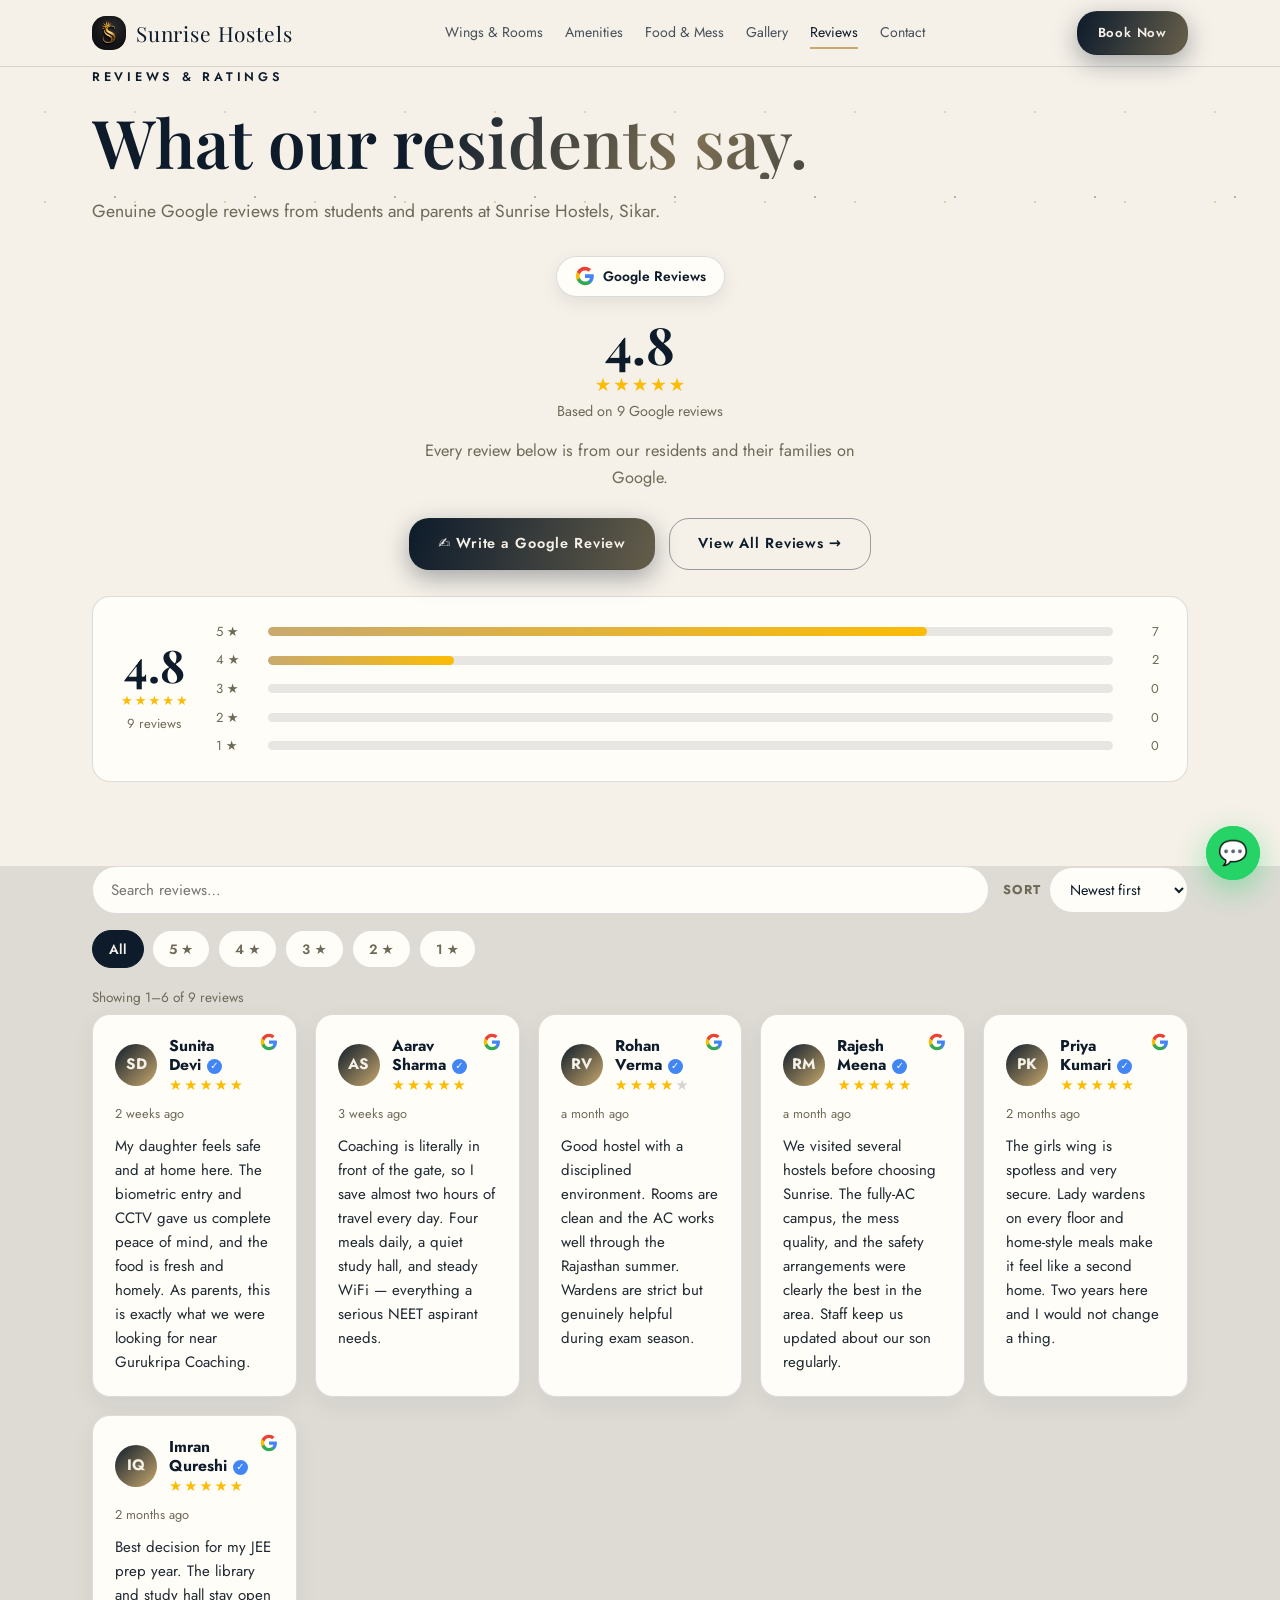
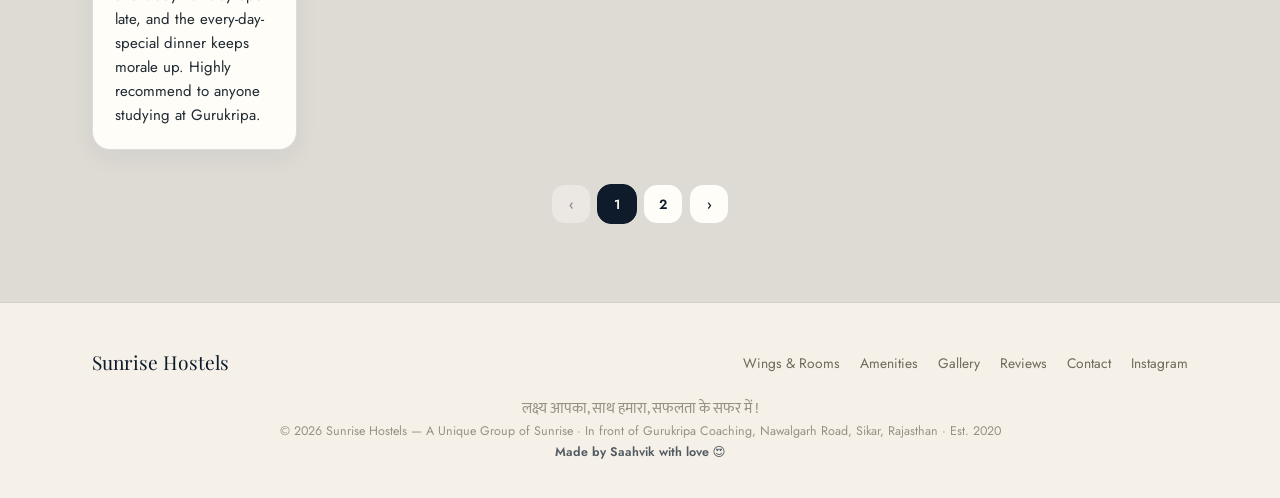
==== reviews.html @ 2a2e4562 "feat: initialize project structure with gallery, assets, and Google reviews integration" ====
<!DOCTYPE html>
<html lang="en">
<head>
  <meta charset="UTF-8" />
  <meta name="viewport" content="width=device-width, initial-scale=1.0" />
  <title>Reviews &amp; Ratings · Sunrise Hostels, Sikar</title>
  <meta name="description" content="Read every Google review for Sunrise Hostels, Sikar — boys & girls hostel in front of Gurukripa Coaching. Search, sort and filter genuine reviews from our residents." />
  <meta property="og:title" content="Reviews & Ratings · Sunrise Hostels, Sikar" />
  <meta property="og:description" content="Genuine Google reviews from Sunrise Hostels residents and their families." />
  <meta property="og:image" content="images/sunrise logo/sUNRISE.webp" />
  <link rel="preconnect" href="https://fonts.googleapis.com" />
  <link rel="preconnect" href="https://fonts.gstatic.com" crossorigin />
  <link rel="preload" as="style" href="https://fonts.googleapis.com/css2?family=Playfair+Display:ital,wght@0,500;0,600;0,700;1,500&family=Jost:wght@400;500;600;700&family=Mukta:wght@500;600;700&display=swap" />
  <link href="https://fonts.googleapis.com/css2?family=Playfair+Display:ital,wght@0,500;0,600;0,700;1,500&family=Jost:wght@400;500;600;700&family=Mukta:wght@500;600;700&display=swap" rel="stylesheet" media="print" onload="this.media='all'" />
  <noscript><link href="https://fonts.googleapis.com/css2?family=Playfair+Display:ital,wght@0,500;0,600;0,700;1,500&family=Jost:wght@400;500;600;700&family=Mukta:wght@500;600;700&display=swap" rel="stylesheet" /></noscript>
  <link rel="icon" href="favicon.ico" sizes="any" />
  <link rel="shortcut icon" href="favicon.ico" />
  <link rel="icon" type="image/png" sizes="96x96" href="favicon-96x96.png" />
  <link rel="apple-touch-icon" sizes="180x180" href="apple-touch-icon.png" />
  <link rel="manifest" href="site.webmanifest" />
  <meta name="theme-color" content="#0d1b2a" />
  <link rel="stylesheet" href="assets/css/style.css" />
  <link rel="stylesheet" href="assets/css/google-reviews.css" />
</head>
<body class="rv-page" data-theme-aware="true">

  <!-- ======================= Nav ======================= -->
  <nav class="d-nav">
    <div class="d-wrap d-nav__in">
      <a href="index.html#top" class="d-nav__brand">
        <span class="d-nav__mark">S<img src="images/sunrise%20logo/LOGO.webp" alt="" onerror="this.remove()" /></span>
        Sunrise Hostels
      </a>
      <div class="d-nav__links" id="nav-links">
        <a href="index.html#wings">Wings &amp; Rooms</a>
        <a href="index.html#amenities">Amenities</a>
        <a href="index.html#mess">Food &amp; Mess</a>
        <a href="index.html#gallery">Gallery</a>
        <a href="reviews.html" class="is-active">Reviews</a>
        <a href="index.html#visit">Contact</a>
      </div>
      <a href="https://wa.me/919602114011?text=Hi%20Sunrise%20Hostels%2C%20I%27d%20like%20to%20book%20a%20visit." target="_blank" rel="noopener noreferrer" class="d-btn d-btn--primary d-nav__cta">Book Now</a>
      <button class="d-nav__toggle" aria-label="Menu" aria-expanded="false">☰</button>
    </div>
  </nav>

  <!-- ======================= Hero ======================= -->
  <header class="d-hero d-hero--minimal pat-sparkle">
    <div class="d-wrap">
      <div class="d-hero__tag">Reviews &amp; Ratings</div>
      <h1 class="d-hero__title">What our residents say.</h1>
      <div class="d-hero__rule"></div>
      <p class="d-hero__sub">Genuine Google reviews from students and parents at Sunrise Hostels, Sikar.</p>
    </div>
  </header>

  <!-- ======================= Summary + distribution ======================= -->
  <section class="d-section" style="padding-top:0">
    <div class="d-wrap">
      <div id="rp-summary" aria-live="polite"></div>
      <div id="rp-stats" style="margin-top:26px"></div>
    </div>
  </section>

  <!-- ======================= Controls + list ======================= -->
  <section class="d-section d-section--tint" style="padding-top:0">
    <div class="d-wrap">
      <div class="rp-toolbar">
        <div class="rp-search">
          <input type="search" id="rp-search" placeholder="Search reviews…" aria-label="Search reviews" />
        </div>
        <div class="rp-sortwrap">
          <label for="rp-sort" class="rp-sortlabel">Sort</label>
          <select id="rp-sort" aria-label="Sort reviews">
            <option value="newest">Newest first</option>
            <option value="oldest">Oldest first</option>
            <option value="highest">Highest rating</option>
            <option value="lowest">Lowest rating</option>
          </select>
        </div>
      </div>

      <div id="rp-filters" class="rp-filters" role="group" aria-label="Filter by rating">
        <button data-stars="all" class="is-active">All</button>
        <button data-stars="5">5 ★</button>
        <button data-stars="4">4 ★</button>
        <button data-stars="3">3 ★</button>
        <button data-stars="2">2 ★</button>
        <button data-stars="1">1 ★</button>
      </div>

      <p id="rp-count" class="rp-count" aria-live="polite"></p>
      <div id="rp-list" aria-live="polite"></div>
      <div id="rp-pager"></div>
    </div>
  </section>

  <!-- ======================= Footer ======================= -->
  <footer class="d-foot">
    <div class="d-wrap d-foot__in">
      <div class="d-foot__brand">Sunrise Hostels</div>
      <div class="d-foot__links">
        <a href="index.html#wings">Wings &amp; Rooms</a>
        <a href="index.html#amenities">Amenities</a>
        <a href="index.html#gallery">Gallery</a>
        <a href="reviews.html">Reviews</a>
        <a href="index.html#visit">Contact</a>
        <a href="https://www.instagram.com/sunrisehostels.sikar/" target="_blank" rel="noopener noreferrer">Instagram</a>
      </div>
    </div>
    <p class="d-foot__note">
      <span class="hi" style="font-size: 0.92rem">लक्ष्य आपका, साथ हमारा, सफलता के सफर में !</span><br />
      © <span id="year">2026</span> Sunrise Hostels — A Unique Group of Sunrise · In front of Gurukripa Coaching, Nawalgarh Road, Sikar, Rajasthan · Est. 2020<br />
      <a href="https://saahvik.com" target="_blank" rel="noopener noreferrer">Made by Saahvik with love 😍</a>
    </p>
  </footer>

  <a class="wa-float" href="https://wa.me/919602114011?text=Hi%20Sunrise%20Hostels%2C%20I%27d%20like%20to%20enquire%20about%20a%20room." target="_blank" rel="noopener noreferrer" aria-label="Chat on WhatsApp">💬</a>

  <script src="assets/js/reviews-store.js"></script>
  <script src="assets/js/reviews-ui.js"></script>
  <script src="assets/js/reviews-page.js"></script>
  <script src="assets/js/main.js"></script>
  <script src="assets/js/premium.js"></script>
</body>
</html>
---- assets/css/style.css ----
/* =====================================================================
   SUNRISE HOSTELS · Sikar
   Built on Saahvik Template № 100 — "The Saahvik Standard" (Tier 10 · Masterpiece)
   Design system: ivory-navy palette · Playfair Display + Jost · aurora hero
   sparkle pattern · radius 14 · luxe: medallion + manifesto
   ===================================================================== */

:root {
  /* ivory-navy palette (template № 100) */
  --d-bg: #f5f0e8;
  --d-surface: #fffdf8;
  --d-ink: #0d1b2a;
  --d-muted: #6f6a58;
  --d-primary: #0d1b2a;
  --d-accent: #c9a96e;
  --d-on-primary: #f5f0e8;
  --d-radius: 14;
  --d-head: 'Playfair Display', Georgia, serif;
  --d-body: 'Jost', system-ui, sans-serif;

  --soft: color-mix(in srgb, var(--d-primary) 10%, var(--d-bg));
  --line: color-mix(in srgb, var(--d-ink) 14%, transparent);
  --wash: color-mix(in srgb, var(--d-primary) 55%, var(--d-bg));
}

* { margin: 0; padding: 0; box-sizing: border-box; }
html { scroll-behavior: smooth; }

body {
  background: var(--d-bg);
  color: var(--d-ink);
  font-family: var(--d-body);
  line-height: 1.65;
  min-height: 100vh;
  -webkit-font-smoothing: antialiased;
}

h1, h2, h3, h4 {
  font-family: var(--d-head);
  font-weight: 600;
  line-height: 1.12;
  margin: 0;
}

p { margin: 0; }
a { color: inherit; text-decoration: none; }
img { max-width: 100%; display: block; }

::selection { background: color-mix(in srgb, var(--d-primary) 30%, transparent); }

.d-wrap { max-width: 1140px; margin: 0 auto; padding: 0 22px; }

.d-section { padding: 78px 0; }
.d-section--tint { background: var(--soft); }
.d-section--primary {
  background: linear-gradient(135deg, var(--d-primary), color-mix(in srgb, var(--d-primary) 70%, var(--d-accent)));
  color: var(--d-on-primary);
}

.d-kicker {
  display: inline-block;
  font-size: 0.74rem;
  font-weight: 600;
  letter-spacing: 0.28em;
  text-transform: uppercase;
  color: var(--d-primary);
  margin-bottom: 12px;
}
.d-section--primary .d-kicker { color: var(--d-on-primary); opacity: 0.8; }

.d-h2 { font-size: clamp(1.7rem, 3.4vw, 2.5rem); margin-bottom: 14px; }
.d-lede { max-width: 62ch; color: var(--d-muted); font-size: 1.03rem; }
.d-center { text-align: center; }
.d-center .d-lede { margin-left: auto; margin-right: auto; }

/* ---------- Sparkle pattern (template № 100 signature) ---------- */

.pat-sparkle {
  background-image:
    radial-gradient(color-mix(in srgb, var(--d-accent) 45%, transparent) 1px, transparent 1.5px),
    radial-gradient(color-mix(in srgb, var(--d-primary) 30%, transparent) 1px, transparent 1.5px);
  background-size: 90px 90px, 140px 140px;
  background-position: 0 0, 45px 60px;
}

/* sparkle over the primary band keeps its navy gradient underneath */
.d-section--primary.pat-sparkle {
  background-image:
    radial-gradient(color-mix(in srgb, var(--d-accent) 55%, transparent) 1px, transparent 1.5px),
    linear-gradient(135deg, var(--d-primary), color-mix(in srgb, var(--d-primary) 70%, var(--d-accent)));
  background-size: 90px 90px, 100% 100%;
  background-position: 0 0, 0 0;
}

/* ---------- Buttons ---------- */

.d-btn {
  display: inline-flex;
  align-items: center;
  gap: 8px;
  padding: 13px 28px;
  border-radius: calc(var(--d-radius) * 1px + 6px);
  border: 1.5px solid transparent;
  font-family: var(--d-body);
  font-size: 0.9rem;
  font-weight: 600;
  letter-spacing: 0.06em;
  cursor: pointer;
  transition: transform 0.18s ease, box-shadow 0.18s ease, background 0.18s ease;
}
.d-btn:hover { transform: translateY(-2px); }

.d-btn--primary {
  color: var(--d-on-primary);
  box-shadow: 0 8px 24px color-mix(in srgb, var(--d-primary) 35%, transparent);
  /* luxe sheen — Masterpiece Five only */
  background: linear-gradient(110deg, var(--d-primary) 0%, color-mix(in srgb, var(--d-primary) 55%, var(--d-accent)) 50%, var(--d-primary) 100%);
  background-size: 200% 100%;
}
@media (prefers-reduced-motion: no-preference) {
  .d-btn--primary { animation: lux-sheen 5s ease-in-out infinite; }
}
@keyframes lux-sheen {
  0%, 100% { background-position: 0% 0; }
  50% { background-position: 100% 0; }
}

.d-btn--ghost {
  border-color: color-mix(in srgb, currentColor 40%, transparent);
  background: transparent;
  color: inherit;
}

.d-btn--accent {
  background: var(--d-accent);
  color: color-mix(in srgb, var(--d-ink) 88%, var(--d-bg));
  border: none;
  font-size: 0.94rem;
}

/* ---------- Nav ---------- */

.d-nav {
  position: sticky;
  top: 0;
  z-index: 40;
  background: color-mix(in srgb, var(--d-bg) 86%, transparent);
  backdrop-filter: blur(12px);
  -webkit-backdrop-filter: blur(12px);
  border-bottom: 1px solid var(--line);
}

.d-nav__in {
  display: flex;
  align-items: center;
  justify-content: space-between;
  height: 66px;
  gap: 18px;
}

.d-nav__brand {
  font-family: var(--d-head);
  font-size: 1.3rem;
  letter-spacing: 0.04em;
  display: flex;
  align-items: center;
  gap: 10px;
  white-space: nowrap;
}

.d-nav__mark {
  width: 34px;
  height: 34px;
  border-radius: calc(var(--d-radius) * 1px);
  background: linear-gradient(135deg, var(--d-primary), var(--d-accent));
  color: var(--d-on-primary);
  display: inline-flex;
  align-items: center;
  justify-content: center;
  font-size: 1rem;
  font-weight: 700;
  flex: none;
}

.d-nav__links { display: flex; gap: 22px; font-size: 0.88rem; }
.d-nav__links a { opacity: 0.75; transition: opacity 0.15s ease, color 0.15s ease; }
.d-nav__links a:hover { opacity: 1; color: var(--d-primary); }

.d-nav__cta { padding: 10px 20px; font-size: 0.82rem; }

.d-nav__toggle {
  display: none;
  background: none;
  border: none;
  font-size: 1.4rem;
  color: var(--d-ink);
  cursor: pointer;
  padding: 4px 8px;
}

@media (max-width: 880px) {
  .d-nav__links {
    display: none;
    position: absolute;
    top: 66px;
    left: 0;
    right: 0;
    flex-direction: column;
    gap: 0;
    background: var(--d-surface);
    border-bottom: 1px solid var(--line);
    padding: 8px 22px 16px;
  }
  .d-nav__links.open { display: flex; }
  .d-nav__links a { padding: 11px 0; border-bottom: 1px solid var(--line); }
  .d-nav__links a:last-child { border-bottom: none; }
  .d-nav__toggle { display: block; }
  .d-nav__cta { display: none; }
}

/* ---------- Aurora hero (template № 100 signature) ---------- */

.d-hero { position: relative; overflow: hidden; }

.d-hero__tag {
  font-size: 0.78rem;
  font-weight: 600;
  letter-spacing: 0.3em;
  text-transform: uppercase;
  color: var(--d-primary);
  margin-bottom: 16px;
}

.d-hero__title { font-size: clamp(2.4rem, 5.6vw, 4.2rem); margin-bottom: 18px; }

/* luxe gradient title — Masterpiece Five only */
.d-hero__title {
  background: linear-gradient(120deg, var(--d-ink) 30%, color-mix(in srgb, var(--d-primary) 40%, var(--d-accent)) 55%, var(--d-ink) 80%);
  -webkit-background-clip: text;
  background-clip: text;
  -webkit-text-fill-color: transparent;
}

.d-hero__sub { font-size: 1.1rem; color: var(--d-muted); max-width: 54ch; margin-bottom: 30px; }
.d-hero__actions { display: flex; flex-wrap: wrap; gap: 14px; }

.d-hero--aurora {
  min-height: 78vh;
  display: flex;
  align-items: center;
  text-align: center;
  color: var(--d-ink);
}
.d-hero--aurora::before {
  content: '';
  position: absolute;
  inset: -40%;
  background:
    radial-gradient(38% 42% at 28% 34%, color-mix(in srgb, var(--d-primary) 42%, transparent), transparent 70%),
    radial-gradient(34% 38% at 72% 28%, color-mix(in srgb, var(--d-accent) 36%, transparent), transparent 70%),
    radial-gradient(42% 46% at 58% 78%, color-mix(in srgb, var(--d-primary) 30%, transparent), transparent 70%);
  filter: blur(10px);
}
@media (prefers-reduced-motion: no-preference) {
  .d-hero--aurora::before { animation: d-aurora 16s ease-in-out infinite alternate; }
}
@keyframes d-aurora {
  0% { transform: rotate(0deg) scale(1); }
  100% { transform: rotate(8deg) scale(1.12); }
}
.d-hero--aurora .d-hero__grid { position: relative; width: 100%; padding: 96px 0; }
.d-hero--aurora .d-hero__sub { margin-left: auto; margin-right: auto; color: color-mix(in srgb, var(--d-ink) 78%, transparent); }
.d-hero--aurora .d-hero__actions { justify-content: center; }

.d-hero__badges {
  display: flex;
  flex-wrap: wrap;
  justify-content: center;
  gap: 12px 26px;
  margin-top: 34px;
  font-size: 0.88rem;
  color: var(--d-muted);
}

/* ---------- Visual placeholder tiles ---------- */

.d-visual {
  position: relative;
  border-radius: calc(var(--d-radius) * 1px);
  overflow: hidden;
  display: flex;
  align-items: flex-end;
  min-height: 180px;
  color: #ffffff;
}
.d-visual::before { content: ''; position: absolute; inset: 0; }
.d-visual--0::before { background: linear-gradient(140deg, var(--wash), color-mix(in srgb, var(--d-accent) 60%, var(--d-bg))); }
.d-visual--1::before { background: linear-gradient(160deg, color-mix(in srgb, var(--d-primary) 80%, #000), var(--wash)); }
.d-visual--2::before { background: linear-gradient(120deg, color-mix(in srgb, var(--d-accent) 70%, var(--d-bg)), color-mix(in srgb, var(--d-primary) 65%, #223)); }
.d-visual--3::before { background: linear-gradient(200deg, var(--wash), color-mix(in srgb, var(--d-primary) 85%, #101)); }
.d-visual::after {
  content: '';
  position: absolute;
  inset: 0;
  background-image: radial-gradient(rgba(255, 255, 255, 0.16) 1px, transparent 1.4px);
  background-size: 22px 22px;
  mix-blend-mode: overlay;
}
.d-visual__label {
  position: relative;
  z-index: 1;
  padding: 12px 16px;
  font-size: 0.8rem;
  font-weight: 600;
  letter-spacing: 0.08em;
  text-shadow: 0 1px 6px rgba(0, 0, 0, 0.35);
}
.d-visual__glyph {
  position: absolute;
  top: 50%;
  left: 50%;
  transform: translate(-50%, -54%);
  font-family: var(--d-head);
  font-size: 4.4rem;
  opacity: 0.3;
  z-index: 1;
}
.d-visual > img {
  position: absolute;
  inset: 0;
  width: 100%;
  height: 100%;
  object-fit: cover;
}

/* ---------- Cards / grids ---------- */

.d-grid { display: grid; gap: 22px; margin-top: 42px; }
.d-grid--2 { grid-template-columns: repeat(auto-fit, minmax(300px, 1fr)); }
.d-grid--3 { grid-template-columns: repeat(auto-fit, minmax(270px, 1fr)); }
.d-grid--4 { grid-template-columns: repeat(auto-fit, minmax(210px, 1fr)); }

.d-card {
  background: var(--d-surface);
  border: 1px solid var(--line);
  border-radius: calc(var(--d-radius) * 1px);
  overflow: hidden;
  transition: transform 0.2s ease, box-shadow 0.2s ease, border-color 0.2s ease;
}
.d-card:hover {
  transform: translateY(-4px);
  box-shadow: 0 22px 60px color-mix(in srgb, var(--d-primary) 26%, transparent);
  border-color: color-mix(in srgb, var(--d-primary) 45%, transparent);
}
.d-card__body { padding: 22px; }
.d-card__title { font-size: 1.15rem; margin-bottom: 6px; }
.d-card__meta { color: var(--d-muted); font-size: 0.9rem; }
.d-card__price { color: var(--d-primary); font-weight: 700; font-size: 1.05rem; margin-top: 12px; }
.d-card__price small { color: var(--d-muted); font-weight: 400; }
.d-card .d-visual { border-radius: 0; aspect-ratio: 4/5; min-height: 0; }

.d-card-link {
  display: block;
  color: inherit;
  text-decoration: none;
}

.d-card__chips { display: flex; flex-wrap: wrap; gap: 8px; margin-top: 14px; }
.d-card__chips span {
  font-size: 0.76rem;
  font-weight: 600;
  letter-spacing: 0.04em;
  border: 1px solid var(--line);
  background: var(--soft);
  color: var(--d-primary);
  border-radius: 999px;
  padding: 4px 12px;
}

/* amenities */
.d-amen {
  display: flex;
  gap: 12px;
  align-items: center;
  background: var(--d-surface);
  border: 1px solid var(--line);
  border-radius: calc(var(--d-radius) * 1px);
  padding: 16px 18px;
  font-size: 0.94rem;
}
.d-amen__dot {
  width: 38px;
  height: 38px;
  flex: none;
  border-radius: 50%;
  background: var(--soft);
  color: var(--d-primary);
  display: inline-flex;
  align-items: center;
  justify-content: center;
  font-size: 1rem;
}

/* features strip */
.d-feat { display: grid; grid-template-columns: repeat(auto-fit, minmax(220px, 1fr)); gap: 30px; margin-top: 42px; }
.d-feat__item h4 { font-size: 1.05rem; margin: 10px 0 6px; }
.d-feat__item p { color: var(--d-muted); font-size: 0.92rem; }
.d-feat__num { font-family: var(--d-head); font-size: 1.9rem; color: var(--d-primary); }

/* gallery */
.d-gallery { display: grid; grid-template-columns: repeat(4, 1fr); gap: 14px; margin-top: 42px; }
.d-gallery .d-visual { aspect-ratio: 1; min-height: 0; }
.d-gallery .d-visual:nth-child(1) { grid-column: span 2; aspect-ratio: 2/1; }
.d-gallery .d-visual:nth-child(6) { grid-column: span 2; aspect-ratio: 2/1; }
@media (max-width: 720px) { .d-gallery { grid-template-columns: repeat(2, 1fr); } }

/* stats */
.d-stats { display: grid; grid-template-columns: repeat(auto-fit, minmax(160px, 1fr)); gap: 18px; margin-top: 42px; }
.d-stat { text-align: center; padding: 26px 14px; border: 1px solid var(--line); border-radius: calc(var(--d-radius) * 1px); background: var(--d-surface); }
.d-stat b { display: block; font-family: var(--d-head); font-size: 2.1rem; color: var(--d-primary); }
.d-stat span { font-size: 0.8rem; letter-spacing: 0.12em; text-transform: uppercase; color: var(--d-muted); }

/* testimonials */
.d-quote {
  background: var(--d-surface);
  border: 1px solid var(--line);
  border-left: 4px solid var(--d-primary);
  border-radius: calc(var(--d-radius) * 1px);
  padding: 26px;
  font-size: 0.98rem;
}
.d-quote footer { margin-top: 16px; color: var(--d-muted); font-size: 0.86rem; }
.d-quote footer b { color: var(--d-ink); }
.d-quote .stars { color: var(--d-accent); letter-spacing: 2px; margin-bottom: 10px; }

/* tariff table */
.d-table { width: 100%; border-collapse: collapse; margin-top: 42px; background: var(--d-surface); border-radius: calc(var(--d-radius) * 1px); overflow: hidden; border: 1px solid var(--line); }
.d-table th, .d-table td { padding: 15px 18px; text-align: left; font-size: 0.94rem; border-bottom: 1px solid var(--line); }
.d-table th { background: var(--soft); font-family: var(--d-body); font-weight: 700; font-size: 0.8rem; letter-spacing: 0.1em; text-transform: uppercase; color: var(--d-primary); }
.d-table tr:last-child td { border-bottom: none; }
.d-table td:last-child { color: var(--d-primary); font-weight: 700; }
.d-tablewrap { overflow-x: auto; }

/* mess menu */
.d-mess { display: grid; grid-template-columns: repeat(auto-fit, minmax(200px, 1fr)); gap: 18px; margin-top: 42px; }
.d-mess__day { background: var(--d-surface); border: 1px solid var(--line); border-radius: calc(var(--d-radius) * 1px); padding: 20px; }
.d-mess__day h4 { color: var(--d-primary); font-size: 0.85rem; letter-spacing: 0.14em; text-transform: uppercase; font-family: var(--d-body); font-weight: 700; margin-bottom: 10px; }
.d-mess__day p { font-size: 0.92rem; color: var(--d-muted); }

/* faq */
.d-faq { max-width: 760px; margin: 42px auto 0; display: grid; gap: 12px; }
.d-faq details { background: var(--d-surface); border: 1px solid var(--line); border-radius: calc(var(--d-radius) * 1px); padding: 18px 22px; }
.d-faq summary { cursor: pointer; font-weight: 600; font-size: 0.98rem; list-style: none; display: flex; justify-content: space-between; align-items: center; gap: 12px; }
.d-faq summary::-webkit-details-marker { display: none; }
.d-faq summary::after { content: '+'; font-family: var(--d-head); font-size: 1.3rem; color: var(--d-primary); flex: none; }
.d-faq details[open] summary::after { content: '–'; }
.d-faq details p { margin-top: 12px; color: var(--d-muted); font-size: 0.94rem; }

/* booking bar */
.d-book {
  display: grid;
  grid-template-columns: repeat(auto-fit, minmax(170px, 1fr));
  gap: 14px;
  background: var(--d-surface);
  border: 1px solid var(--line);
  border-radius: calc(var(--d-radius) * 1px + 6px);
  padding: 22px;
  box-shadow: 0 18px 50px color-mix(in srgb, var(--d-ink) 12%, transparent);
  margin-top: 42px;
}
.d-book label { font-size: 0.72rem; font-weight: 700; letter-spacing: 0.14em; text-transform: uppercase; color: var(--d-muted); display: block; margin-bottom: 6px; }
.d-book__field, .d-book select {
  width: 100%;
  border: 1px solid var(--line);
  border-radius: calc(var(--d-radius) * 1px);
  padding: 12px 14px;
  font-size: 0.94rem;
  background: var(--d-bg);
  color: var(--d-ink);
  font-family: inherit;
}
.d-book__cta { display: flex; align-items: flex-end; }
.d-book__cta .d-btn { width: 100%; justify-content: center; }

/* tour */
.d-tour {
  position: relative;
  border-radius: calc(var(--d-radius) * 1px + 8px);
  overflow: hidden;
  min-height: 340px;
  display: flex;
  align-items: center;
  justify-content: center;
  text-align: center;
  color: #fff;
  margin-top: 42px;
}
.d-tour__play {
  width: 76px;
  height: 76px;
  border-radius: 50%;
  background: rgba(255, 255, 255, 0.16);
  border: 2px solid rgba(255, 255, 255, 0.7);
  backdrop-filter: blur(4px);
  display: flex;
  align-items: center;
  justify-content: center;
  font-size: 1.5rem;
  margin: 0 auto 18px;
}
.d-tour h3 { font-size: 1.6rem; text-shadow: 0 2px 12px rgba(0,0,0,0.4); }

/* events / daily rhythm */
.d-event { display: flex; gap: 18px; align-items: center; background: var(--d-surface); border: 1px solid var(--line); border-radius: calc(var(--d-radius) * 1px); padding: 18px 20px; }
.d-event__date { flex: none; width: 62px; text-align: center; border-radius: calc(var(--d-radius) * 1px); background: var(--soft); color: var(--d-primary); padding: 10px 0; }
.d-event__date b { display: block; font-family: var(--d-head); font-size: 1.4rem; }
.d-event__date span { font-size: 0.7rem; letter-spacing: 0.14em; text-transform: uppercase; }
.d-event h4 { font-size: 1.02rem; }
.d-event p { color: var(--d-muted); font-size: 0.88rem; }

/* team */
.d-team { text-align: center; }
.d-team .d-visual { aspect-ratio: 1; min-height: 0; border-radius: 50%; width: 120px; margin: 0 auto 14px; align-items: center; justify-content: center; }
.d-team h4 { font-size: 1rem; }
.d-team p { color: var(--d-muted); font-size: 0.86rem; }

/* integrations / powered by */
.d-logos { display: flex; flex-wrap: wrap; gap: 14px; justify-content: center; margin-top: 36px; }
.d-logos span {
  border: 1px solid var(--line);
  background: var(--d-surface);
  border-radius: 999px;
  padding: 10px 22px;
  font-size: 0.86rem;
  font-weight: 600;
  letter-spacing: 0.06em;
  color: var(--d-muted);
}

/* story */
.d-story { display: grid; grid-template-columns: 0.9fr 1.1fr; gap: 52px; align-items: center; }
.d-story .d-visual { min-height: 380px; }
.d-story blockquote { font-family: var(--d-head); font-size: 1.5rem; line-height: 1.4; margin: 22px 0; color: var(--d-primary); }
@media (max-width: 880px) { .d-story { grid-template-columns: 1fr; } }

/* trust badges (awards band) */
.d-awards { display: grid; grid-template-columns: repeat(auto-fit, minmax(220px, 1fr)); gap: 18px; margin-top: 42px; }
.d-award { text-align: center; border: 1px solid color-mix(in srgb, var(--d-primary) 35%, transparent); border-radius: calc(var(--d-radius) * 1px); padding: 28px 18px; background: var(--d-surface); }
.d-award__medal { font-size: 1.8rem; margin-bottom: 10px; }
.d-award h4 { font-size: 0.98rem; }
.d-award p { color: var(--d-muted); font-size: 0.84rem; margin-top: 4px; }

/* marquee (tier 10) */
.d-marquee { overflow: hidden; border-block: 1px solid var(--line); padding: 16px 0; background: var(--soft); }
.d-marquee__track { display: flex; gap: 48px; white-space: nowrap; width: max-content; }
@media (prefers-reduced-motion: no-preference) {
  .d-marquee__track { animation: d-marquee 28s linear infinite; }
}
@keyframes d-marquee { to { transform: translateX(-50%); } }
.d-marquee__track span { font-family: var(--d-head); font-size: 1.05rem; letter-spacing: 0.16em; text-transform: uppercase; color: var(--d-primary); }
.d-marquee__set { display: inline-flex; gap: 48px; }

/* location */
.d-map {
  border-radius: calc(var(--d-radius) * 1px);
  min-height: 300px;
  margin-top: 42px;
  position: relative;
  overflow: hidden;
  border: 1px solid var(--line);
  background:
    linear-gradient(color-mix(in srgb, var(--d-ink) 8%, transparent) 1.5px, transparent 1.5px),
    linear-gradient(90deg, color-mix(in srgb, var(--d-ink) 8%, transparent) 1.5px, transparent 1.5px),
    var(--soft);
  background-size: 52px 52px;
}
.d-map iframe { position: absolute; inset: 0; width: 100%; height: 100%; border: 0; }
.d-map__pin {
  position: absolute;
  top: 46%;
  left: 50%;
  transform: translate(-50%, -100%);
  font-size: 2.2rem;
  filter: drop-shadow(0 4px 8px rgba(0,0,0,0.3));
}
.d-map__card {
  position: absolute;
  bottom: 18px;
  left: 18px;
  background: var(--d-surface);
  border: 1px solid var(--line);
  border-radius: calc(var(--d-radius) * 1px);
  padding: 14px 18px;
  font-size: 0.88rem;
  max-width: 300px;
}
.d-map__card b { display: block; margin-bottom: 2px; }
.d-map__card span { color: var(--d-muted); }

/* cta + contact */
.d-cta { text-align: center; }
.d-cta .d-h2 { margin-bottom: 10px; }
.d-cta p { opacity: 0.85; max-width: 52ch; margin: 0 auto 28px; }

.d-contact { display: grid; grid-template-columns: repeat(auto-fit, minmax(200px, 1fr)); gap: 14px; max-width: 720px; margin: 34px auto 0; }
.d-contact input {
  border: 1px solid color-mix(in srgb, var(--d-on-primary) 40%, transparent);
  background: color-mix(in srgb, var(--d-on-primary) 12%, transparent);
  color: inherit;
  border-radius: calc(var(--d-radius) * 1px);
  padding: 13px 16px;
  font-size: 0.94rem;
  font-family: inherit;
}
.d-contact input::placeholder { color: inherit; opacity: 0.6; }
.d-contact .d-btn { justify-content: center; }

.d-cta__direct { margin-top: 26px; display: flex; flex-wrap: wrap; gap: 12px 30px; justify-content: center; font-size: 0.92rem; opacity: 0.9; }
.d-cta__direct a { text-decoration: underline; text-underline-offset: 3px; }
.icon-link { display: inline-flex; align-items: center; gap: 8px; }
.icon-link__svg { width: 1.05em; height: 1.05em; flex: none; }

/* footer */
.d-foot { border-top: 1px solid var(--line); padding: 44px 0 36px; }
.d-foot__in { display: flex; flex-wrap: wrap; gap: 24px; justify-content: space-between; align-items: center; }
.d-foot__brand { font-family: var(--d-head); font-size: 1.2rem; }
.d-foot__links { display: flex; flex-wrap: wrap; gap: 20px; font-size: 0.86rem; color: var(--d-muted); }
.d-foot__note { font-size: 0.78rem; color: var(--d-muted); width: 100%; text-align: center; margin-top: 18px; opacity: 0.7; }
.d-foot__note a { color: var(--d-primary); font-weight: 600; transition: color 0.2s ease; }
.d-foot__note a:hover { color: var(--d-accent); text-decoration: underline; text-underline-offset: 3px; }

/* ---------- Luxe: medallion (№ 100 signature) ---------- */

.lux-medallion { padding-bottom: 40px; }

.lux-medallion__coin {
  width: 150px;
  height: 150px;
  margin: 0 auto;
  border-radius: 50%;
  position: relative;
  display: flex;
  align-items: center;
  justify-content: center;
  background:
    radial-gradient(circle at 32% 28%, color-mix(in srgb, var(--d-accent) 75%, #fff) 0%, var(--d-accent) 42%, color-mix(in srgb, var(--d-accent) 55%, #000) 100%);
  box-shadow:
    0 20px 50px color-mix(in srgb, var(--d-accent) 40%, transparent),
    inset 0 0 0 3px color-mix(in srgb, #ffffff 35%, transparent),
    inset 0 0 0 10px color-mix(in srgb, var(--d-accent) 70%, #000);
}

.lux-medallion__coin span {
  font-family: var(--d-head);
  font-size: 4rem;
  font-weight: 700;
  color: var(--d-primary);
  text-shadow: 0 2px 10px rgba(0, 0, 0, 0.25);
}

@media (prefers-reduced-motion: no-preference) {
  .lux-medallion__coin { animation: lux-coin 7s ease-in-out infinite; }
}

@keyframes lux-coin {
  0%, 100% { transform: rotateY(0deg) translateY(0); }
  25% { transform: rotateY(24deg) translateY(-6px); }
  75% { transform: rotateY(-24deg) translateY(-6px); }
}

/* ---------- Luxe: manifesto (№ 100 signature) ---------- */

.lux-manifesto__card {
  max-width: 820px;
  margin: 0 auto;
  border: 1px solid transparent;
  border-radius: calc(var(--d-radius) * 1px + 8px);
  padding: 54px 52px;
  background:
    linear-gradient(color-mix(in srgb, var(--d-primary) 5%, var(--d-surface)), color-mix(in srgb, var(--d-primary) 5%, var(--d-surface))) padding-box,
    linear-gradient(150deg, var(--d-accent), transparent 40%, var(--d-accent)) border-box;
  position: relative;
}

@media (max-width: 640px) { .lux-manifesto__card { padding: 36px 26px; } }

.lux-manifesto__card ul { list-style: none; padding: 0; display: grid; gap: 0; margin-top: 8px; }

.lux-manifesto__card li {
  padding: 13px 0 13px 34px;
  position: relative;
  border-bottom: 1px solid var(--line);
  font-size: 0.98rem;
}
.lux-manifesto__card li:last-child { border-bottom: none; }
.lux-manifesto__card li::before {
  content: '✦';
  position: absolute;
  left: 4px;
  color: var(--d-accent);
}

.lux-manifesto__sign {
  margin-top: 30px;
  font-family: var(--d-head);
  font-size: 1.3rem;
  font-style: italic;
  color: var(--d-primary);
  text-align: right;
}

/* ---------- Brand logo & Hindi tagline ---------- */

.hi { font-family: 'Mukta', 'Jost', system-ui, sans-serif; }

.hero-tagline {
  position: relative;
  font-size: clamp(1.05rem, 2.2vw, 1.4rem);
  font-weight: 600;
  color: color-mix(in srgb, var(--d-accent) 55%, var(--d-primary));
  letter-spacing: 0.02em;
  margin-bottom: 16px;
}

.d-nav__mark { position: relative; overflow: hidden; }
.d-nav__mark img {
  position: absolute;
  inset: 0;
  width: 100%;
  height: 100%;
  object-fit: cover;
  border-radius: inherit;
}

.lux-medallion__coin { overflow: hidden; }
.lux-medallion__coin img {
  position: absolute;
  inset: 0;
  width: 100%;
  height: 100%;
  object-fit: cover;
  border-radius: 50%;
}

.cta-wordmark {
  display: block;
  max-width: min(340px, 70vw);
  margin: 0 auto 22px;
  border-radius: calc(var(--d-radius) * 1px);
}

/* photo loaded into a placeholder tile via data-img */
.d-visual > img.loaded-photo {
  position: absolute;
  inset: 0;
  width: 100%;
  height: 100%;
  object-fit: cover;
  z-index: 0;
}
.d-visual.has-photo .d-visual__glyph { display: none; }
.d-visual.has-photo .d-visual__label {
  background: linear-gradient(transparent, rgba(0, 0, 0, 0.55));
  width: 100%;
}
/* dimmed overlay variant (virtual tour band keeps its text readable) */
.d-visual[data-img-dim].has-photo::before {
  background: rgba(13, 27, 42, 0.55);
  z-index: 1;
}

/* map is a link now */
a.d-map { display: block; cursor: pointer; transition: box-shadow 0.2s ease; }
a.d-map:hover { box-shadow: 0 16px 40px color-mix(in srgb, var(--d-ink) 18%, transparent); }

/* ---------- Scroll reveal ---------- */

.reveal-on .reveal { opacity: 0; transform: translateY(18px); transition: opacity 0.6s ease, transform 0.6s ease; }
.reveal-on .reveal.in { opacity: 1; transform: none; }

/* ---------- WhatsApp float ---------- */

.wa-float {
  position: fixed;
  right: 20px;
  bottom: 20px;
  z-index: 60;
  width: 54px;
  height: 54px;
  border-radius: 50%;
  background: #25d366;
  color: #fff;
  display: flex;
  align-items: center;
  justify-content: center;
  font-size: 1.5rem;
  box-shadow: 0 10px 30px rgba(37, 211, 102, 0.45);
  transition: transform 0.18s ease;
}
.wa-float:hover { transform: scale(1.08); }

/* =====================================================================
   ULTRA PREMIUM LAYER — 3D elements & advanced motion
   ===================================================================== */

/* ---------- Preloader ---------- */

.preloader {
  position: fixed;
  inset: 0;
  z-index: 200;
  background: radial-gradient(120% 120% at 50% 110%, #16283c 0%, var(--d-primary) 55%, #091320 100%);
  display: flex;
  flex-direction: column;
  align-items: center;
  justify-content: center;
  gap: 18px;
  color: var(--d-on-primary);
  transition: opacity 0.7s ease, visibility 0.7s ease, transform 0.9s cubic-bezier(0.7, 0, 0.3, 1);
}
.preloader.done { opacity: 0; visibility: hidden; transform: translateY(-6%); pointer-events: none; }

.preloader__sun {
  position: relative;
  width: 110px;
  height: 110px;
  border-radius: 50%;
  overflow: visible;
  animation: pre-rise 1.4s cubic-bezier(0.2, 0.8, 0.3, 1) both;
}
.preloader__sun img {
  width: 100%;
  height: 100%;
  object-fit: cover;
  border-radius: 50%;
  box-shadow: 0 0 60px color-mix(in srgb, var(--d-accent) 55%, transparent), 0 0 120px color-mix(in srgb, var(--d-accent) 25%, transparent);
}
.preloader__rays {
  position: absolute;
  inset: -26px;
  border-radius: 50%;
  background: conic-gradient(from 0deg,
    transparent 0 10deg, color-mix(in srgb, var(--d-accent) 45%, transparent) 12deg 14deg,
    transparent 16deg 40deg, color-mix(in srgb, var(--d-accent) 45%, transparent) 42deg 44deg,
    transparent 46deg 70deg, color-mix(in srgb, var(--d-accent) 45%, transparent) 72deg 74deg,
    transparent 76deg 100deg, color-mix(in srgb, var(--d-accent) 45%, transparent) 102deg 104deg,
    transparent 106deg 130deg, color-mix(in srgb, var(--d-accent) 45%, transparent) 132deg 134deg,
    transparent 136deg 160deg, color-mix(in srgb, var(--d-accent) 45%, transparent) 162deg 164deg,
    transparent 166deg 190deg, color-mix(in srgb, var(--d-accent) 45%, transparent) 192deg 194deg,
    transparent 196deg 220deg, color-mix(in srgb, var(--d-accent) 45%, transparent) 222deg 224deg,
    transparent 226deg 250deg, color-mix(in srgb, var(--d-accent) 45%, transparent) 252deg 254deg,
    transparent 256deg 280deg, color-mix(in srgb, var(--d-accent) 45%, transparent) 282deg 284deg,
    transparent 286deg 310deg, color-mix(in srgb, var(--d-accent) 45%, transparent) 312deg 314deg,
    transparent 316deg 340deg, color-mix(in srgb, var(--d-accent) 45%, transparent) 342deg 344deg,
    transparent 346deg 360deg);
  -webkit-mask: radial-gradient(circle, transparent 52%, #000 55%);
  mask: radial-gradient(circle, transparent 52%, #000 55%);
  animation: pre-spin 9s linear infinite;
}
@keyframes pre-spin { to { transform: rotate(360deg); } }
@keyframes pre-rise {
  from { transform: translateY(46px) scale(0.7); opacity: 0; }
  to { transform: translateY(0) scale(1); opacity: 1; }
}

.preloader__name {
  font-family: var(--d-head);
  font-size: 1.35rem;
  letter-spacing: 0.42em;
  text-indent: 0.42em;
  animation: pre-fade 1s ease 0.35s both;
}
.preloader__tag {
  font-size: 0.95rem;
  color: var(--d-accent);
  animation: pre-fade 1s ease 0.55s both;
}
@keyframes pre-fade { from { opacity: 0; transform: translateY(12px); } to { opacity: 1; transform: none; } }

.preloader__bar {
  width: min(240px, 60vw);
  height: 2px;
  margin-top: 10px;
  background: color-mix(in srgb, var(--d-on-primary) 16%, transparent);
  border-radius: 99px;
  overflow: hidden;
}
.preloader__bar i {
  display: block;
  height: 100%;
  width: 100%;
  transform-origin: left;
  background: linear-gradient(90deg, var(--d-accent), #e8d5ae);
  animation: pre-load 1.6s cubic-bezier(0.3, 0, 0.2, 1) both;
}
@keyframes pre-load { from { transform: scaleX(0); } to { transform: scaleX(1); } }

@media (prefers-reduced-motion: reduce) {
  .preloader { display: none; }
}

/* ---------- Scroll progress bar ---------- */

.scroll-progress {
  position: fixed;
  top: 0;
  left: 0;
  height: 3px;
  width: 100%;
  z-index: 120;
  transform-origin: left;
  transform: scaleX(0);
  background: linear-gradient(90deg, var(--d-accent), #e8d5ae, var(--d-accent));
  pointer-events: none;
}

/* ---------- Custom cursor (fine pointers only) ---------- */

@media (pointer: fine) {
  .cursor-dot, .cursor-ring {
    position: fixed;
    top: 0;
    left: 0;
    z-index: 300;
    border-radius: 50%;
    pointer-events: none;
    transform: translate(-50%, -50%);
  }
  .cursor-dot {
    width: 7px;
    height: 7px;
    background: var(--d-accent);
    box-shadow: 0 0 12px color-mix(in srgb, var(--d-accent) 70%, transparent);
  }
  .cursor-ring {
    width: 34px;
    height: 34px;
    border: 1.5px solid color-mix(in srgb, var(--d-accent) 65%, transparent);
    transition: width 0.25s ease, height 0.25s ease, border-color 0.25s ease, background 0.25s ease;
  }
  .cursor-ring.is-hover {
    width: 56px;
    height: 56px;
    background: color-mix(in srgb, var(--d-accent) 12%, transparent);
    border-color: var(--d-accent);
  }
  body.has-cursor, body.has-cursor a, body.has-cursor button, body.has-cursor select { cursor: none; }
}

/* ---------- 3D spinning coin (medallion 2.0) ---------- */

.coin3d {
  position: relative;
  width: 170px;
  height: 170px;
  margin: 0 auto;
  perspective: 900px;
}
.coin3d__inner {
  position: absolute;
  inset: 10px;
  transform-style: preserve-3d;
}
@media (prefers-reduced-motion: no-preference) {
  .coin3d__inner { animation: coin-spin 11s cubic-bezier(0.45, 0, 0.55, 1) infinite; }
}
@keyframes coin-spin {
  0% { transform: rotateY(0deg) rotateX(6deg); }
  40% { transform: rotateY(180deg) rotateX(-6deg); }
  50% { transform: rotateY(180deg) rotateX(-6deg); }
  90% { transform: rotateY(360deg) rotateX(6deg); }
  100% { transform: rotateY(360deg) rotateX(6deg); }
}
.coin3d__face {
  position: absolute;
  inset: 0;
  border-radius: 50%;
  overflow: hidden;
  backface-visibility: hidden;
  -webkit-backface-visibility: hidden;
  display: flex;
  flex-direction: column;
  align-items: center;
  justify-content: center;
  background:
    radial-gradient(circle at 32% 28%, color-mix(in srgb, var(--d-accent) 75%, #fff) 0%, var(--d-accent) 42%, color-mix(in srgb, var(--d-accent) 55%, #000) 100%);
  box-shadow:
    0 24px 60px color-mix(in srgb, var(--d-accent) 45%, transparent),
    inset 0 0 0 3px color-mix(in srgb, #ffffff 35%, transparent),
    inset 0 0 0 10px color-mix(in srgb, var(--d-accent) 70%, #000);
}
.coin3d__face--front { transform: translateZ(7px); }
.coin3d__face--back { transform: rotateY(180deg) translateZ(7px); }
.coin3d__face span {
  font-family: var(--d-head);
  font-size: 4rem;
  font-weight: 700;
  color: var(--d-primary);
  text-shadow: 0 2px 10px rgba(0, 0, 0, 0.25);
}
.coin3d__face img {
  position: absolute;
  inset: 0;
  width: 100%;
  height: 100%;
  object-fit: cover;
}
.coin3d__face--back b {
  font-family: var(--d-head);
  font-size: 1.7rem;
  line-height: 1.05;
  color: var(--d-primary);
  text-align: center;
}
.coin3d__face--back small {
  margin-top: 6px;
  font-size: 0.58rem;
  font-weight: 700;
  letter-spacing: 0.22em;
  color: color-mix(in srgb, var(--d-primary) 80%, var(--d-accent));
}
.coin3d__orbit {
  position: absolute;
  inset: -18px;
  pointer-events: none;
}
@media (prefers-reduced-motion: no-preference) {
  .coin3d__orbit { animation: orbit-spin 14s linear infinite; }
}
@keyframes orbit-spin { to { transform: rotate(360deg); } }
.coin3d__orbit i {
  position: absolute;
  font-style: normal;
  color: var(--d-accent);
  font-size: 0.85rem;
  text-shadow: 0 0 10px color-mix(in srgb, var(--d-accent) 80%, transparent);
}
.coin3d__orbit i:nth-child(1) { top: 0; left: 50%; }
.coin3d__orbit i:nth-child(2) { top: 50%; right: 0; }
.coin3d__orbit i:nth-child(3) { bottom: 0; left: 50%; }
.coin3d__orbit i:nth-child(4) { top: 50%; left: 0; }

/* ---------- Hero gold dust canvas + title entrance ---------- */

.hero-dust {
  position: absolute;
  inset: 0;
  z-index: 0;
  pointer-events: none;
}
.d-hero--aurora .d-hero__grid { z-index: 1; }

.d-hero__title .tchar {
  display: inline-block;
  animation: t-in 0.7s cubic-bezier(0.2, 0.7, 0.3, 1) both;
  animation-delay: calc(var(--ci) * 55ms + 150ms);
  /* transformed children break the parent's background-clip:text,
     so each letter carries its own gradient while animating */
  background: linear-gradient(120deg, var(--d-ink) 30%, color-mix(in srgb, var(--d-primary) 40%, var(--d-accent)) 55%, var(--d-ink) 80%);
  -webkit-background-clip: text;
  background-clip: text;
  -webkit-text-fill-color: transparent;
}
@keyframes t-in {
  from { opacity: 0; transform: translateY(0.35em) rotateX(45deg); filter: blur(6px); }
  to { opacity: 1; transform: none; filter: blur(0); }
}
@media (prefers-reduced-motion: reduce) {
  .d-hero__title .tchar { animation: none; }
}

.d-hero__badges span {
  animation: badge-float 5s ease-in-out infinite;
}
.d-hero__badges span:nth-child(2) { animation-delay: 1.2s; }
.d-hero__badges span:nth-child(3) { animation-delay: 2.4s; }
@keyframes badge-float {
  0%, 100% { transform: translateY(0); }
  50% { transform: translateY(-5px); }
}
@media (prefers-reduced-motion: reduce) {
  .d-hero__badges span { animation: none; }
}

/* ---------- 3D tilt cards with glare ---------- */

[data-tilt] {
  transform-style: preserve-3d;
  will-change: transform;
}
[data-tilt] .tilt-glare {
  position: absolute;
  inset: 0;
  z-index: 3;
  border-radius: inherit;
  pointer-events: none;
  opacity: 0;
  background: radial-gradient(420px circle at var(--gx, 50%) var(--gy, 50%), rgba(255, 245, 220, 0.28), transparent 55%);
  transition: opacity 0.25s ease;
}
[data-tilt]:hover .tilt-glare { opacity: 1; }
.d-card[data-tilt] { position: relative; }
.d-award[data-tilt] { position: relative; }

.d-card-link { display: block; color: inherit; }

/* ---------- Ken Burns on loaded photos ---------- */

.d-visual > img.loaded-photo { transition: transform 1.4s cubic-bezier(0.2, 0.6, 0.3, 1); }
.d-visual.has-photo:hover > img.loaded-photo { transform: scale(1.07); }
.d-gallery .d-visual.has-photo { cursor: zoom-in; }

/* ---------- Lightbox (home gallery) ---------- */

.lb {
  position: fixed;
  inset: 0;
  z-index: 180;
  background: rgba(7, 14, 22, 0.92);
  backdrop-filter: blur(8px);
  display: flex;
  align-items: center;
  justify-content: center;
  opacity: 0;
  visibility: hidden;
  transition: opacity 0.3s ease, visibility 0.3s ease;
}
.lb.open { opacity: 1; visibility: visible; }
.lb img {
  max-width: 92vw;
  max-height: 86vh;
  border-radius: 12px;
  box-shadow: 0 30px 90px rgba(0, 0, 0, 0.6);
  transform: scale(0.94);
  transition: transform 0.3s cubic-bezier(0.2, 0.7, 0.3, 1);
}
.lb.open img { transform: scale(1); }
.lb__close, .lb__nav {
  position: absolute;
  background: rgba(255, 255, 255, 0.08);
  border: 1px solid rgba(255, 255, 255, 0.25);
  color: #fff;
  border-radius: 50%;
  width: 48px;
  height: 48px;
  font-size: 1.4rem;
  display: flex;
  align-items: center;
  justify-content: center;
  cursor: pointer;
  transition: background 0.2s ease;
}
.lb__close:hover, .lb__nav:hover { background: rgba(255, 255, 255, 0.2); }
.lb__close { top: 22px; right: 22px; }
.lb__nav--prev { left: 18px; top: 50%; transform: translateY(-50%); }
.lb__nav--next { right: 18px; top: 50%; transform: translateY(-50%); }
.lb__label {
  position: absolute;
  bottom: 26px;
  left: 50%;
  transform: translateX(-50%);
  color: #f3eee3;
  font-size: 0.9rem;
  letter-spacing: 0.08em;
}

/* ---------- Nav scrolled + scrollspy ---------- */

.d-nav { transition: box-shadow 0.3s ease, background 0.3s ease; }
.d-nav.is-scrolled {
  box-shadow: 0 10px 40px color-mix(in srgb, var(--d-ink) 12%, transparent);
  background: color-mix(in srgb, var(--d-bg) 94%, transparent);
}
.d-nav__links a { position: relative; }
.d-nav__links a::after {
  content: '';
  position: absolute;
  left: 0;
  bottom: -4px;
  height: 2px;
  width: 100%;
  background: var(--d-accent);
  transform: scaleX(0);
  transform-origin: left;
  transition: transform 0.25s ease;
}
.d-nav__links a:hover::after, .d-nav__links a.is-active::after { transform: scaleX(1); }
.d-nav__links a.is-active { opacity: 1; color: var(--d-primary); }

/* ---------- Marquee: pause on hover ---------- */

.d-marquee:hover .d-marquee__track { animation-play-state: paused; }

/* ---------- Booking bar: premium glass ---------- */

.d-book {
  background: color-mix(in srgb, var(--d-surface) 82%, transparent);
  backdrop-filter: blur(14px);
  -webkit-backdrop-filter: blur(14px);
  border-color: color-mix(in srgb, var(--d-accent) 35%, transparent);
}
.d-book select:focus {
  outline: none;
  border-color: var(--d-accent);
  box-shadow: 0 0 0 3px color-mix(in srgb, var(--d-accent) 25%, transparent);
}

/* ---------- Staggered reveal + blur-in ---------- */

.reveal-on .reveal {
  opacity: 0;
  transform: translateY(26px);
  filter: blur(5px);
  transition: opacity 0.7s ease, transform 0.7s cubic-bezier(0.2, 0.7, 0.3, 1), filter 0.7s ease;
}
.reveal-on .reveal.in { opacity: 1; transform: none; filter: blur(0); }
.reveal-on .reveal:nth-child(2) { transition-delay: 0.07s; }
.reveal-on .reveal:nth-child(3) { transition-delay: 0.14s; }
.reveal-on .reveal:nth-child(4) { transition-delay: 0.21s; }
.reveal-on .reveal:nth-child(5) { transition-delay: 0.28s; }
.reveal-on .reveal:nth-child(6) { transition-delay: 0.35s; }
@media (prefers-reduced-motion: reduce) {
  .reveal-on .reveal { opacity: 1; transform: none; filter: none; }
}

/* ---------- Back to top ---------- */

.to-top {
  position: fixed;
  right: 20px;
  bottom: 86px;
  z-index: 60;
  width: 46px;
  height: 46px;
  border-radius: 50%;
  border: 1px solid color-mix(in srgb, var(--d-accent) 55%, transparent);
  background: color-mix(in srgb, var(--d-surface) 88%, transparent);
  backdrop-filter: blur(8px);
  color: var(--d-primary);
  font-size: 1.1rem;
  display: flex;
  align-items: center;
  justify-content: center;
  cursor: pointer;
  opacity: 0;
  visibility: hidden;
  transform: translateY(12px);
  transition: opacity 0.3s ease, visibility 0.3s ease, transform 0.3s ease, box-shadow 0.2s ease;
}
.to-top.show { opacity: 1; visibility: visible; transform: none; }
.to-top:hover { box-shadow: 0 10px 26px color-mix(in srgb, var(--d-accent) 40%, transparent); }

/* ---------- WhatsApp float: pulse ---------- */

@media (prefers-reduced-motion: no-preference) {
  .wa-float::before {
    content: '';
    position: absolute;
    inset: 0;
    border-radius: 50%;
    background: #25d366;
    z-index: -1;
    animation: wa-pulse 2.4s ease-out infinite;
  }
}
@keyframes wa-pulse {
  0% { transform: scale(1); opacity: 0.55; }
  70%, 100% { transform: scale(1.7); opacity: 0; }
}
.wa-float { z-index: 61; }

/* ---------- CTA wordmark float ---------- */

@media (prefers-reduced-motion: no-preference) {
  .cta-wordmark { animation: badge-float 6s ease-in-out infinite; }
}

/* ---------- Manifesto shimmer border ---------- */

@media (prefers-reduced-motion: no-preference) {
  .lux-manifesto__card {
    background:
      linear-gradient(color-mix(in srgb, var(--d-primary) 5%, var(--d-surface)), color-mix(in srgb, var(--d-primary) 5%, var(--d-surface))) padding-box,
      linear-gradient(var(--mf-angle, 150deg), var(--d-accent), transparent 40%, var(--d-accent)) border-box;
    animation: mf-sweep 9s linear infinite;
  }
  @property --mf-angle {
    syntax: '<angle>';
    initial-value: 150deg;
    inherits: false;
  }
  @keyframes mf-sweep {
    to { --mf-angle: 510deg; }
  }
}
---- assets/css/google-reviews.css ----
/* =====================================================================
   SUNRISE HOSTELS — Google Reviews section
   Uses the site's design tokens from style.css (--d-*). Load after it.
   ===================================================================== */

.gr-g { width: 18px; height: 18px; flex: none; }

/* ---------- Header ---------- */

.gr-head { text-align: center; max-width: 640px; margin: 0 auto; }
.gr-head__badge {
  display: inline-flex; align-items: center; gap: 8px;
  background: var(--d-surface); border: 1px solid var(--line);
  border-radius: 999px; padding: 8px 18px;
  font-weight: 600; font-size: 0.86rem; color: var(--d-ink);
  box-shadow: 0 6px 18px color-mix(in srgb, var(--d-ink) 8%, transparent);
}
.gr-head__badge .gr-g { width: 20px; height: 20px; }

.gr-head__score { display: flex; flex-direction: column; align-items: center; gap: 6px; margin: 22px 0 4px; }
.gr-head__score > b { font-family: var(--d-head); font-size: 3.2rem; line-height: 1; color: var(--d-primary); }
.gr-head__count { font-size: 0.9rem; color: var(--d-muted); }

.gr-stars { display: inline-flex; gap: 2px; font-size: 1.15rem; line-height: 1; }
.gr-star { color: color-mix(in srgb, var(--d-ink) 18%, transparent); }
.gr-star.on { color: #fbbc05; } /* Google review gold */

.gr-head__tag { color: var(--d-muted); font-size: 1.02rem; margin: 14px auto 26px; max-width: 46ch; }
.gr-head__actions { display: flex; flex-wrap: wrap; gap: 14px; justify-content: center; }

/* ---------- Cards: desktop grid, mobile carousel ---------- */

.gr-cards { margin-top: 40px; }
.gr-track {
  display: grid;
  grid-template-columns: repeat(5, 1fr);
  gap: 18px;
}
@media (max-width: 1080px) { .gr-track { grid-template-columns: repeat(3, 1fr); } }
@media (max-width: 760px) {
  /* swipeable horizontal carousel on mobile */
  .gr-track {
    grid-template-columns: none;
    grid-auto-flow: column;
    grid-auto-columns: 82%;
    overflow-x: auto;
    scroll-snap-type: x mandatory;
    -webkit-overflow-scrolling: touch;
    padding-bottom: 10px;
    scrollbar-width: thin;
  }
  .gr-card { scroll-snap-align: center; }
}

.gr-card {
  position: relative;
  background: var(--d-surface);
  border: 1px solid var(--line);
  border-radius: calc(var(--d-radius) * 1px + 4px);
  padding: 22px;
  display: flex;
  flex-direction: column;
  gap: 10px;
  min-width: 0; /* let grid tracks shrink instead of overflowing */
  box-shadow: 0 8px 24px color-mix(in srgb, var(--d-ink) 6%, transparent);
  transition: transform 0.22s ease, box-shadow 0.22s ease, border-color 0.22s ease;
  outline: none;
}
.gr-card:hover, .gr-card:focus-visible {
  transform: translateY(-5px);
  box-shadow: 0 20px 46px color-mix(in srgb, var(--d-primary) 18%, transparent);
  border-color: color-mix(in srgb, var(--d-primary) 35%, transparent);
}
.gr-card:focus-visible { box-shadow: 0 0 0 3px color-mix(in srgb, var(--d-accent) 40%, transparent); }

.gr-card__top { display: flex; align-items: center; gap: 12px; padding-right: 24px; }
.gr-card__av {
  width: 42px; height: 42px; border-radius: 50%; flex: none; object-fit: cover;
  background: var(--soft);
}
.gr-card__av--init {
  display: inline-flex; align-items: center; justify-content: center;
  font-weight: 700; font-size: 0.95rem; color: var(--d-on-primary);
  background: linear-gradient(135deg, var(--d-primary), var(--d-accent));
}
.gr-card__id { flex: 1; min-width: 0; display: flex; flex-direction: column; gap: 3px; }
.gr-card__id b { font-size: 0.98rem; color: var(--d-ink); line-height: 1.2; }
.gr-card__id .gr-stars { font-size: 0.92rem; }
/* Google G pinned to the card corner so it never squeezes the name */
.gr-card__top > .gr-g { position: absolute; top: 18px; right: 18px; }

.gr-card__time { font-size: 0.8rem; color: var(--d-muted); }
.gr-card__text { font-size: 0.94rem; line-height: 1.6; color: color-mix(in srgb, var(--d-ink) 82%, var(--d-muted)); }
.gr-card__more {
  align-self: flex-start; margin-top: auto;
  background: none; border: none; padding: 4px 0;
  color: var(--d-primary); font-family: var(--d-body); font-weight: 600; font-size: 0.85rem;
  cursor: pointer; text-decoration: underline; text-underline-offset: 3px;
}
.gr-card__more:hover { color: var(--d-accent); }

/* ---------- States ---------- */

.gr-state {
  grid-column: 1 / -1;
  text-align: center; padding: 44px 20px; color: var(--d-muted);
  border: 1px dashed var(--line); border-radius: calc(var(--d-radius) * 1px);
}
.gr-state--prompt {
  display: flex; flex-direction: column; align-items: center; gap: 12px;
  max-width: 520px; margin: 0 auto;
}
.gr-state--prompt .gr-g { width: 30px; height: 30px; }
.gr-state--prompt p { font-size: 0.98rem; line-height: 1.6; }
.gr-state--prompt b { color: var(--d-ink); }
.gr-state--loading::before {
  content: ""; display: inline-block; width: 18px; height: 18px; margin-right: 10px;
  vertical-align: -3px; border-radius: 50%;
  border: 2px solid color-mix(in srgb, var(--d-primary) 30%, transparent);
  border-top-color: var(--d-primary);
  animation: gr-spin 0.8s linear infinite;
}
@keyframes gr-spin { to { transform: rotate(360deg); } }
@media (prefers-reduced-motion: reduce) { .gr-state--loading::before { animation: none; } }

/* ---------- Staggered fade-in (reuses .reveal from style.css) ---------- */

.reveal-on .gr-card.reveal { transition-delay: calc(var(--i, 0) * 70ms); }

/* =====================================================================
   Extended components — verified badge, skeleton, distribution,
   reviews page toolbar, star filters, pagination, dark mode
   ===================================================================== */

/* verified tick next to name */
.gr-card__verified {
  display: inline-flex; align-items: center; justify-content: center;
  width: 15px; height: 15px; margin-left: 6px; vertical-align: 1px;
  border-radius: 50%; background: #4285F4; color: #fff;
  font-size: 0.62rem; font-weight: 700; line-height: 1;
}

/* ---------- Skeleton ---------- */
.gr-skel {
  background: var(--d-surface); border: 1px solid var(--line);
  border-radius: calc(var(--d-radius) * 1px + 4px); padding: 22px;
}
.gr-skel__row { display: flex; align-items: center; gap: 12px; margin-bottom: 14px; }
.gr-skel__av { width: 42px; height: 42px; border-radius: 50%; flex: none; }
.gr-skel__lines { flex: 1; display: flex; flex-direction: column; gap: 7px; }
.gr-skel__lines i { height: 10px; border-radius: 5px; display: block; }
.gr-skel__lines i.s { width: 55%; }
.gr-skel__p { display: block; height: 10px; border-radius: 5px; margin-top: 9px; }
.gr-skel__p.s { width: 70%; }
.gr-skel__av, .gr-skel__lines i, .gr-skel__p {
  background: linear-gradient(90deg,
    color-mix(in srgb, var(--d-ink) 7%, var(--d-surface)) 25%,
    color-mix(in srgb, var(--d-ink) 13%, var(--d-surface)) 37%,
    color-mix(in srgb, var(--d-ink) 7%, var(--d-surface)) 63%);
  background-size: 400% 100%; animation: gr-shimmer 1.4s ease infinite;
}
@keyframes gr-shimmer { 0% { background-position: 100% 50%; } 100% { background-position: 0 50%; } }
@media (prefers-reduced-motion: reduce) {
  .gr-skel__av, .gr-skel__lines i, .gr-skel__p { animation: none; }
}

/* error state variant */
.gr-state__ic { font-size: 1.8rem; display: block; margin-bottom: 8px; }
.gr-state--error { border-color: color-mix(in srgb, #c0392b 40%, var(--line)); color: #c0392b; }

/* ---------- Distribution / statistics panel ---------- */
.gr-stats-panel {
  display: grid; grid-template-columns: auto 1fr; gap: 28px; align-items: center;
  background: var(--d-surface); border: 1px solid var(--line);
  border-radius: calc(var(--d-radius) * 1px + 4px); padding: 24px 28px;
}
.gr-stats-panel__score { text-align: center; display: flex; flex-direction: column; gap: 6px; }
.gr-stats-panel__score b { font-family: var(--d-head); font-size: 2.8rem; line-height: 1; color: var(--d-primary); }
.gr-stats-panel__score span { font-size: 0.82rem; color: var(--d-muted); }
.gr-dist { display: flex; flex-direction: column; gap: 7px; min-width: 0; }
.gr-dist__row { display: grid; grid-template-columns: 40px 1fr 34px; align-items: center; gap: 12px; }
.gr-dist__label { font-size: 0.82rem; color: var(--d-muted); white-space: nowrap; }
.gr-dist__bar { height: 9px; border-radius: 99px; background: color-mix(in srgb, var(--d-ink) 10%, var(--d-surface)); overflow: hidden; }
.gr-dist__bar i { display: block; height: 100%; border-radius: 99px; background: linear-gradient(90deg, var(--d-accent), #fbbc05); transition: width 0.6s ease; }
.gr-dist__count { font-size: 0.8rem; color: var(--d-muted); text-align: right; }
@media (max-width: 560px) {
  .gr-stats-panel { grid-template-columns: 1fr; text-align: center; gap: 18px; }
}

/* ---------- Reviews page: toolbar, search, sort, filters ---------- */
.rp-toolbar { display: flex; flex-wrap: wrap; gap: 14px; align-items: center; margin-top: 6px; }
.rp-search { flex: 1; min-width: 220px; }
.rp-search input {
  width: 100%; border: 1px solid var(--line); border-radius: 999px;
  padding: 12px 18px; font-family: var(--d-body); font-size: 0.94rem;
  background: var(--d-surface); color: var(--d-ink);
}
.rp-search input:focus { outline: none; border-color: var(--d-accent); box-shadow: 0 0 0 3px color-mix(in srgb, var(--d-accent) 22%, transparent); }
.rp-sortwrap { display: flex; align-items: center; gap: 8px; }
.rp-sortlabel { font-size: 0.8rem; font-weight: 700; letter-spacing: 0.08em; text-transform: uppercase; color: var(--d-muted); }
.rp-sortwrap select {
  border: 1px solid var(--line); border-radius: 999px; padding: 11px 16px;
  font-family: var(--d-body); font-size: 0.9rem; background: var(--d-surface); color: var(--d-ink); cursor: pointer;
}

.rp-filters { display: flex; flex-wrap: wrap; gap: 8px; margin-top: 16px; }
.rp-filters button {
  border: 1px solid var(--line); background: var(--d-surface); color: var(--d-muted);
  border-radius: 999px; padding: 8px 16px; font-family: var(--d-body); font-weight: 600;
  font-size: 0.85rem; cursor: pointer; transition: background 0.15s ease, color 0.15s ease, border-color 0.15s ease;
}
.rp-filters button:hover { border-color: color-mix(in srgb, var(--d-primary) 40%, transparent); }
.rp-filters button.is-active { background: var(--d-primary); color: var(--d-on-primary); border-color: var(--d-primary); }

.rp-count { margin-top: 18px; font-size: 0.85rem; color: var(--d-muted); }
#rp-list { margin-top: 6px; }

/* ---------- Pagination ---------- */
.gr-pager { display: flex; flex-wrap: wrap; justify-content: center; align-items: center; gap: 6px; margin-top: 34px; }
.gr-pager__btn {
  min-width: 40px; height: 40px; padding: 0 10px;
  border: 1px solid var(--line); background: var(--d-surface); color: var(--d-ink);
  border-radius: calc(var(--d-radius) * 1px); font-family: var(--d-body); font-weight: 600; cursor: pointer;
  transition: background 0.15s ease, color 0.15s ease;
}
.gr-pager__btn:hover:not(:disabled):not(.is-active) { background: var(--soft); }
.gr-pager__btn.is-active { background: var(--d-primary); color: var(--d-on-primary); border-color: var(--d-primary); }
.gr-pager__btn:disabled { opacity: 0.4; cursor: not-allowed; }
.gr-pager__gap { padding: 0 6px; color: var(--d-muted); }

/* ---------- Dark mode (system) for the reviews page ---------- */
@media (prefers-color-scheme: dark) {
  .rv-page[data-theme-aware="true"] {
    --d-bg: #14171c; --d-surface: #1c2028; --d-ink: #f2efe8;
    --d-muted: #a3a8b5; --d-primary: #c9a96e; --d-accent: #e8d5ae; --d-on-primary: #14171c;
    --soft: color-mix(in srgb, var(--d-primary) 14%, var(--d-bg));
    --line: color-mix(in srgb, #ffffff 14%, transparent);
  }
}
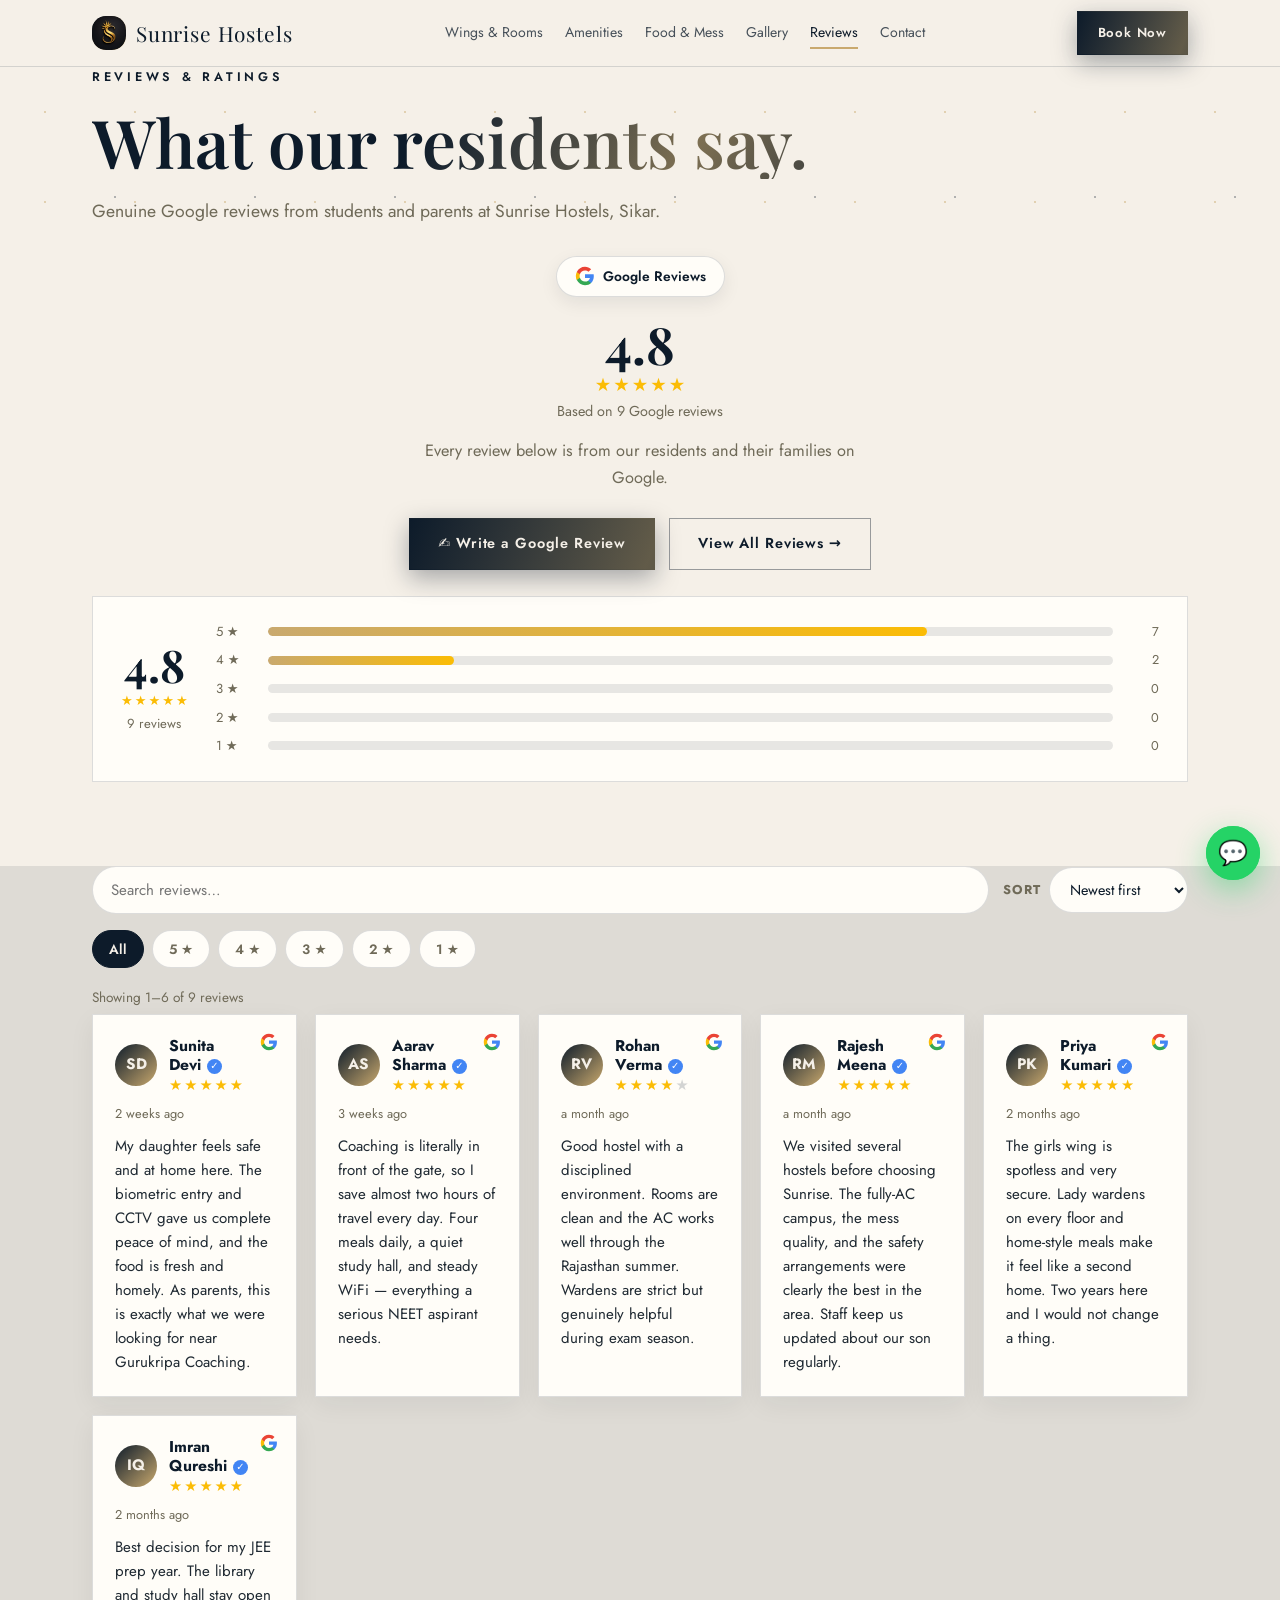
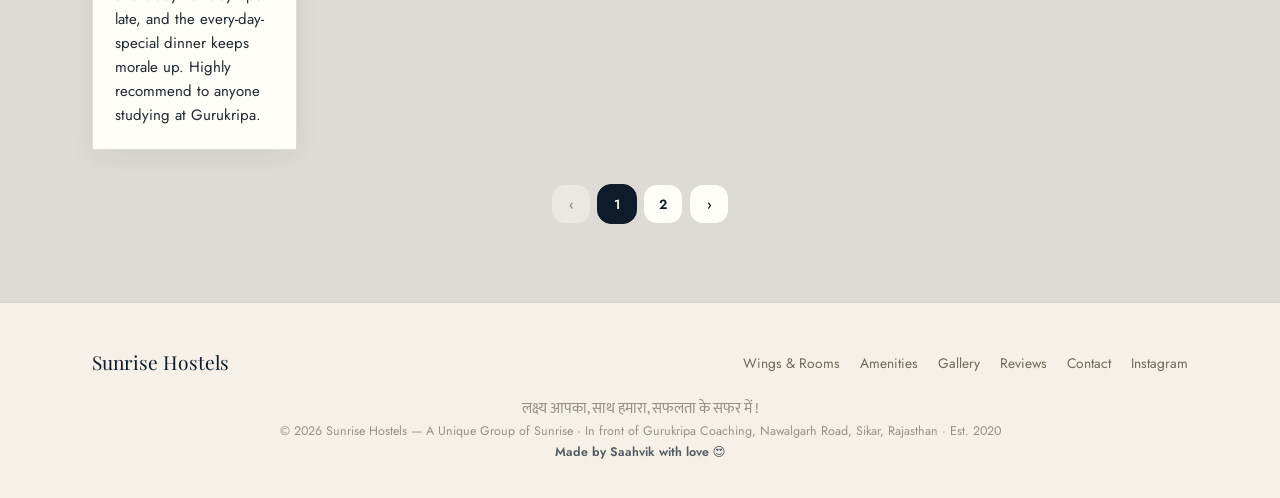
==== commit f9fcad15: "perf: comprehensive site performance optimization Image compression: - Convert 2 large PNGs (2.2MB e" ====
--- a/reviews.html
+++ b/reviews.html
@@ -19,8 +19,8 @@
   <link rel="apple-touch-icon" sizes="180x180" href="apple-touch-icon.png" />
   <link rel="manifest" href="site.webmanifest" />
   <meta name="theme-color" content="#0d1b2a" />
-  <link rel="stylesheet" href="assets/css/style.css" />
-  <link rel="stylesheet" href="assets/css/google-reviews.css" />
+  <link rel="stylesheet" href="assets/css/style.min.css" />
+  <link rel="stylesheet" href="assets/css/google-reviews.min.css" />
 </head>
 <body class="rv-page" data-theme-aware="true">
 
@@ -117,10 +117,10 @@
 
   <a class="wa-float" href="https://wa.me/919602114011?text=Hi%20Sunrise%20Hostels%2C%20I%27d%20like%20to%20enquire%20about%20a%20room." target="_blank" rel="noopener noreferrer" aria-label="Chat on WhatsApp">💬</a>
 
-  <script src="assets/js/reviews-store.js"></script>
-  <script src="assets/js/reviews-ui.js"></script>
-  <script src="assets/js/reviews-page.js"></script>
-  <script src="assets/js/main.js"></script>
-  <script src="assets/js/premium.js"></script>
+  <script src="assets/js/reviews-store.min.js" defer></script>
+  <script src="assets/js/reviews-ui.min.js" defer></script>
+  <script src="assets/js/reviews-page.min.js" defer></script>
+  <script src="assets/js/main.min.js" defer></script>
+  <script src="assets/js/premium.min.js" defer></script>
 </body>
 </html>
--- a/assets/css/style.min.css
+++ b/assets/css/style.min.css
@@ -0,0 +1 @@
+:root{--d-bg:#f5f0e8;--d-surface:#fffdf8;--d-ink:#0d1b2a;--d-muted:#6f6a58;--d-primary:#0d1b2a;--d-accent:#c9a96e;--d-on-primary:#f5f0e8;--d-radius:14;--d-head:'Playfair Display',Georgia,serif;--d-body:'Jost',system-ui,sans-serif;--soft:color-mix(in srgb,var(--d-primary) 10%,var(--d-bg));--line:color-mix(in srgb,var(--d-ink) 14%,transparent);--wash:color-mix(in srgb,var(--d-primary) 55%,var(--d-bg))}*{margin:0;padding:0;box-sizing:border-box}html{scroll-behavior:smooth}body{background:var(--d-bg);color:var(--d-ink);font-family:var(--d-body);line-height:1.65;min-height:100vh;-webkit-font-smoothing:antialiased}h1,h2,h3,h4{font-family:var(--d-head);font-weight:600;line-height:1.12;margin:0}p{margin:0}a{color:inherit;text-decoration:none}img{max-width:100%;display:block}::selection{background:color-mix(in srgb,var(--d-primary) 30%,transparent)}.d-wrap{max-width:1140px;margin:0 auto;padding:0 22px}.d-section{padding:78px 0}.d-section--tint{background:var(--soft)}.d-section--primary{background:linear-gradient(135deg,var(--d-primary),color-mix(in srgb,var(--d-primary) 70%,var(--d-accent)));color:var(--d-on-primary)}.d-kicker{display:inline-block;font-size:0.74rem;font-weight:600;letter-spacing:0.28em;text-transform:uppercase;color:var(--d-primary);margin-bottom:12px}.d-section--primary .d-kicker{color:var(--d-on-primary);opacity:0.8}.d-h2{font-size:clamp(1.7rem,3.4vw,2.5rem);margin-bottom:14px}.d-lede{max-width:62ch;color:var(--d-muted);font-size:1.03rem}.d-center{text-align:center}.d-center .d-lede{margin-left:auto;margin-right:auto}.pat-sparkle{background-image:radial-gradient(color-mix(in srgb,var(--d-accent) 45%,transparent) 1px,transparent 1.5px),radial-gradient(color-mix(in srgb,var(--d-primary) 30%,transparent) 1px,transparent 1.5px);background-size:90px 90px,140px 140px;background-position:0 0,45px 60px}.d-section--primary.pat-sparkle{background-image:radial-gradient(color-mix(in srgb,var(--d-accent) 55%,transparent) 1px,transparent 1.5px),linear-gradient(135deg,var(--d-primary),color-mix(in srgb,var(--d-primary) 70%,var(--d-accent)));background-size:90px 90px,100% 100%;background-position:0 0,0 0}.d-btn{display:inline-flex;align-items:center;gap:8px;padding:13px 28px;border-radius:calc(var(--d-radius) * 1px+6px);border:1.5px solid transparent;font-family:var(--d-body);font-size:0.9rem;font-weight:600;letter-spacing:0.06em;cursor:pointer;transition:transform 0.18s ease,box-shadow 0.18s ease,background 0.18s ease}.d-btn:hover{transform:translateY(-2px)}.d-btn--primary{color:var(--d-on-primary);box-shadow:0 8px 24px color-mix(in srgb,var(--d-primary) 35%,transparent);background:linear-gradient(110deg,var(--d-primary) 0%,color-mix(in srgb,var(--d-primary) 55%,var(--d-accent)) 50%,var(--d-primary) 100%);background-size:200% 100%}@media (prefers-reduced-motion:no-preference){.d-btn--primary{animation:lux-sheen 5s ease-in-out infinite}}@keyframes lux-sheen{0%,100%{background-position:0% 0}50%{background-position:100% 0}}.d-btn--ghost{border-color:color-mix(in srgb,currentColor 40%,transparent);background:transparent;color:inherit}.d-btn--accent{background:var(--d-accent);color:color-mix(in srgb,var(--d-ink) 88%,var(--d-bg));border:none;font-size:0.94rem}.d-nav{position:sticky;top:0;z-index:40;background:color-mix(in srgb,var(--d-bg) 86%,transparent);backdrop-filter:blur(12px);-webkit-backdrop-filter:blur(12px);border-bottom:1px solid var(--line)}.d-nav__in{display:flex;align-items:center;justify-content:space-between;height:66px;gap:18px}.d-nav__brand{font-family:var(--d-head);font-size:1.3rem;letter-spacing:0.04em;display:flex;align-items:center;gap:10px;white-space:nowrap}.d-nav__mark{width:34px;height:34px;border-radius:calc(var(--d-radius) * 1px);background:linear-gradient(135deg,var(--d-primary),var(--d-accent));color:var(--d-on-primary);display:inline-flex;align-items:center;justify-content:center;font-size:1rem;font-weight:700;flex:none}.d-nav__links{display:flex;gap:22px;font-size:0.88rem}.d-nav__links a{opacity:0.75;transition:opacity 0.15s ease,color 0.15s ease}.d-nav__links a:hover{opacity:1;color:var(--d-primary)}.d-nav__cta{padding:10px 20px;font-size:0.82rem}.d-nav__toggle{display:none;background:none;border:none;font-size:1.4rem;color:var(--d-ink);cursor:pointer;padding:4px 8px}@media (max-width:880px){.d-nav__links{display:none;position:absolute;top:66px;left:0;right:0;flex-direction:column;gap:0;background:var(--d-surface);border-bottom:1px solid var(--line);padding:8px 22px 16px}.d-nav__links.open{display:flex}.d-nav__links a{padding:11px 0;border-bottom:1px solid var(--line)}.d-nav__links a:last-child{border-bottom:none}.d-nav__toggle{display:block}.d-nav__cta{display:none}}.d-hero{position:relative;overflow:hidden}.d-hero__tag{font-size:0.78rem;font-weight:600;letter-spacing:0.3em;text-transform:uppercase;color:var(--d-primary);margin-bottom:16px}.d-hero__title{font-size:clamp(2.4rem,5.6vw,4.2rem);margin-bottom:18px}.d-hero__title{background:linear-gradient(120deg,var(--d-ink) 30%,color-mix(in srgb,var(--d-primary) 40%,var(--d-accent)) 55%,var(--d-ink) 80%);-webkit-background-clip:text;background-clip:text;-webkit-text-fill-color:transparent}.d-hero__sub{font-size:1.1rem;color:var(--d-muted);max-width:54ch;margin-bottom:30px}.d-hero__actions{display:flex;flex-wrap:wrap;gap:14px}.d-hero--aurora{min-height:78vh;display:flex;align-items:center;text-align:center;color:var(--d-ink)}.d-hero--aurora::before{content:'';position:absolute;inset:-40%;background:radial-gradient(38% 42% at 28% 34%,color-mix(in srgb,var(--d-primary) 42%,transparent),transparent 70%),radial-gradient(34% 38% at 72% 28%,color-mix(in srgb,var(--d-accent) 36%,transparent),transparent 70%),radial-gradient(42% 46% at 58% 78%,color-mix(in srgb,var(--d-primary) 30%,transparent),transparent 70%);filter:blur(10px)}@media (prefers-reduced-motion:no-preference){.d-hero--aurora::before{animation:d-aurora 16s ease-in-out infinite alternate}}@keyframes d-aurora{0%{transform:rotate(0deg) scale(1)}100%{transform:rotate(8deg) scale(1.12)}}.d-hero--aurora .d-hero__grid{position:relative;width:100%;padding:96px 0}.d-hero--aurora .d-hero__sub{margin-left:auto;margin-right:auto;color:color-mix(in srgb,var(--d-ink) 78%,transparent)}.d-hero--aurora .d-hero__actions{justify-content:center}.d-hero__badges{display:flex;flex-wrap:wrap;justify-content:center;gap:12px 26px;margin-top:34px;font-size:0.88rem;color:var(--d-muted)}.d-visual{position:relative;border-radius:calc(var(--d-radius) * 1px);overflow:hidden;display:flex;align-items:flex-end;min-height:180px;color:#ffffff}.d-visual::before{content:'';position:absolute;inset:0}.d-visual--0::before{background:linear-gradient(140deg,var(--wash),color-mix(in srgb,var(--d-accent) 60%,var(--d-bg)))}.d-visual--1::before{background:linear-gradient(160deg,color-mix(in srgb,var(--d-primary) 80%,#000),var(--wash))}.d-visual--2::before{background:linear-gradient(120deg,color-mix(in srgb,var(--d-accent) 70%,var(--d-bg)),color-mix(in srgb,var(--d-primary) 65%,#223))}.d-visual--3::before{background:linear-gradient(200deg,var(--wash),color-mix(in srgb,var(--d-primary) 85%,#101))}.d-visual::after{content:'';position:absolute;inset:0;background-image:radial-gradient(rgba(255,255,255,0.16) 1px,transparent 1.4px);background-size:22px 22px;mix-blend-mode:overlay}.d-visual__label{position:relative;z-index:1;padding:12px 16px;font-size:0.8rem;font-weight:600;letter-spacing:0.08em;text-shadow:0 1px 6px rgba(0,0,0,0.35)}.d-visual__glyph{position:absolute;top:50%;left:50%;transform:translate(-50%,-54%);font-family:var(--d-head);font-size:4.4rem;opacity:0.3;z-index:1}.d-visual>img{position:absolute;inset:0;width:100%;height:100%;object-fit:cover}.d-grid{display:grid;gap:22px;margin-top:42px}.d-grid--2{grid-template-columns:repeat(auto-fit,minmax(300px,1fr))}.d-grid--3{grid-template-columns:repeat(auto-fit,minmax(270px,1fr))}.d-grid--4{grid-template-columns:repeat(auto-fit,minmax(210px,1fr))}.d-card{background:var(--d-surface);border:1px solid var(--line);border-radius:calc(var(--d-radius) * 1px);overflow:hidden;transition:transform 0.2s ease,box-shadow 0.2s ease,border-color 0.2s ease}.d-card:hover{transform:translateY(-4px);box-shadow:0 22px 60px color-mix(in srgb,var(--d-primary) 26%,transparent);border-color:color-mix(in srgb,var(--d-primary) 45%,transparent)}.d-card__body{padding:22px}.d-card__title{font-size:1.15rem;margin-bottom:6px}.d-card__meta{color:var(--d-muted);font-size:0.9rem}.d-card__price{color:var(--d-primary);font-weight:700;font-size:1.05rem;margin-top:12px}.d-card__price small{color:var(--d-muted);font-weight:400}.d-card .d-visual{border-radius:0;aspect-ratio:4/5;min-height:0}.d-card-link{display:block;color:inherit;text-decoration:none}.d-card__chips{display:flex;flex-wrap:wrap;gap:8px;margin-top:14px}.d-card__chips span{font-size:0.76rem;font-weight:600;letter-spacing:0.04em;border:1px solid var(--line);background:var(--soft);color:var(--d-primary);border-radius:999px;padding:4px 12px}.d-amen{display:flex;gap:12px;align-items:center;background:var(--d-surface);border:1px solid var(--line);border-radius:calc(var(--d-radius) * 1px);padding:16px 18px;font-size:0.94rem}.d-amen__dot{width:38px;height:38px;flex:none;border-radius:50%;background:var(--soft);color:var(--d-primary);display:inline-flex;align-items:center;justify-content:center;font-size:1rem}.d-feat{display:grid;grid-template-columns:repeat(auto-fit,minmax(220px,1fr));gap:30px;margin-top:42px}.d-feat__item h4{font-size:1.05rem;margin:10px 0 6px}.d-feat__item p{color:var(--d-muted);font-size:0.92rem}.d-feat__num{font-family:var(--d-head);font-size:1.9rem;color:var(--d-primary)}.d-gallery{display:grid;grid-template-columns:repeat(4,1fr);gap:14px;margin-top:42px}.d-gallery .d-visual{aspect-ratio:1;min-height:0}.d-gallery .d-visual:nth-child(1){grid-column:span 2;aspect-ratio:2/1}.d-gallery .d-visual:nth-child(6){grid-column:span 2;aspect-ratio:2/1}@media (max-width:720px){.d-gallery{grid-template-columns:repeat(2,1fr)}}.d-stats{display:grid;grid-template-columns:repeat(auto-fit,minmax(160px,1fr));gap:18px;margin-top:42px}.d-stat{text-align:center;padding:26px 14px;border:1px solid var(--line);border-radius:calc(var(--d-radius) * 1px);background:var(--d-surface)}.d-stat b{display:block;font-family:var(--d-head);font-size:2.1rem;color:var(--d-primary)}.d-stat span{font-size:0.8rem;letter-spacing:0.12em;text-transform:uppercase;color:var(--d-muted)}.d-quote{background:var(--d-surface);border:1px solid var(--line);border-left:4px solid var(--d-primary);border-radius:calc(var(--d-radius) * 1px);padding:26px;font-size:0.98rem}.d-quote footer{margin-top:16px;color:var(--d-muted);font-size:0.86rem}.d-quote footer b{color:var(--d-ink)}.d-quote .stars{color:var(--d-accent);letter-spacing:2px;margin-bottom:10px}.d-table{width:100%;border-collapse:collapse;margin-top:42px;background:var(--d-surface);border-radius:calc(var(--d-radius) * 1px);overflow:hidden;border:1px solid var(--line)}.d-table th,.d-table td{padding:15px 18px;text-align:left;font-size:0.94rem;border-bottom:1px solid var(--line)}.d-table th{background:var(--soft);font-family:var(--d-body);font-weight:700;font-size:0.8rem;letter-spacing:0.1em;text-transform:uppercase;color:var(--d-primary)}.d-table tr:last-child td{border-bottom:none}.d-table td:last-child{color:var(--d-primary);font-weight:700}.d-tablewrap{overflow-x:auto}.d-mess{display:grid;grid-template-columns:repeat(auto-fit,minmax(200px,1fr));gap:18px;margin-top:42px}.d-mess__day{background:var(--d-surface);border:1px solid var(--line);border-radius:calc(var(--d-radius) * 1px);padding:20px}.d-mess__day h4{color:var(--d-primary);font-size:0.85rem;letter-spacing:0.14em;text-transform:uppercase;font-family:var(--d-body);font-weight:700;margin-bottom:10px}.d-mess__day p{font-size:0.92rem;color:var(--d-muted)}.d-faq{max-width:760px;margin:42px auto 0;display:grid;gap:12px}.d-faq details{background:var(--d-surface);border:1px solid var(--line);border-radius:calc(var(--d-radius) * 1px);padding:18px 22px}.d-faq summary{cursor:pointer;font-weight:600;font-size:0.98rem;list-style:none;display:flex;justify-content:space-between;align-items:center;gap:12px}.d-faq summary::-webkit-details-marker{display:none}.d-faq summary::after{content:'+';font-family:var(--d-head);font-size:1.3rem;color:var(--d-primary);flex:none}.d-faq details[open] summary::after{content:'–'}.d-faq details p{margin-top:12px;color:var(--d-muted);font-size:0.94rem}.d-book{display:grid;grid-template-columns:repeat(auto-fit,minmax(170px,1fr));gap:14px;background:var(--d-surface);border:1px solid var(--line);border-radius:calc(var(--d-radius) * 1px+6px);padding:22px;box-shadow:0 18px 50px color-mix(in srgb,var(--d-ink) 12%,transparent);margin-top:42px}.d-book label{font-size:0.72rem;font-weight:700;letter-spacing:0.14em;text-transform:uppercase;color:var(--d-muted);display:block;margin-bottom:6px}.d-book__field,.d-book select{width:100%;border:1px solid var(--line);border-radius:calc(var(--d-radius) * 1px);padding:12px 14px;font-size:0.94rem;background:var(--d-bg);color:var(--d-ink);font-family:inherit}.d-book__cta{display:flex;align-items:flex-end}.d-book__cta .d-btn{width:100%;justify-content:center}.d-tour{position:relative;border-radius:calc(var(--d-radius) * 1px+8px);overflow:hidden;min-height:340px;display:flex;align-items:center;justify-content:center;text-align:center;color:#fff;margin-top:42px}.d-tour__play{width:76px;height:76px;border-radius:50%;background:rgba(255,255,255,0.16);border:2px solid rgba(255,255,255,0.7);backdrop-filter:blur(4px);display:flex;align-items:center;justify-content:center;font-size:1.5rem;margin:0 auto 18px}.d-tour h3{font-size:1.6rem;text-shadow:0 2px 12px rgba(0,0,0,0.4)}.d-event{display:flex;gap:18px;align-items:center;background:var(--d-surface);border:1px solid var(--line);border-radius:calc(var(--d-radius) * 1px);padding:18px 20px}.d-event__date{flex:none;width:62px;text-align:center;border-radius:calc(var(--d-radius) * 1px);background:var(--soft);color:var(--d-primary);padding:10px 0}.d-event__date b{display:block;font-family:var(--d-head);font-size:1.4rem}.d-event__date span{font-size:0.7rem;letter-spacing:0.14em;text-transform:uppercase}.d-event h4{font-size:1.02rem}.d-event p{color:var(--d-muted);font-size:0.88rem}.d-team{text-align:center}.d-team .d-visual{aspect-ratio:1;min-height:0;border-radius:50%;width:120px;margin:0 auto 14px;align-items:center;justify-content:center}.d-team h4{font-size:1rem}.d-team p{color:var(--d-muted);font-size:0.86rem}.d-logos{display:flex;flex-wrap:wrap;gap:14px;justify-content:center;margin-top:36px}.d-logos span{border:1px solid var(--line);background:var(--d-surface);border-radius:999px;padding:10px 22px;font-size:0.86rem;font-weight:600;letter-spacing:0.06em;color:var(--d-muted)}.d-story{display:grid;grid-template-columns:0.9fr 1.1fr;gap:52px;align-items:center}.d-story .d-visual{min-height:380px}.d-story blockquote{font-family:var(--d-head);font-size:1.5rem;line-height:1.4;margin:22px 0;color:var(--d-primary)}@media (max-width:880px){.d-story{grid-template-columns:1fr}}.d-awards{display:grid;grid-template-columns:repeat(auto-fit,minmax(220px,1fr));gap:18px;margin-top:42px}.d-award{text-align:center;border:1px solid color-mix(in srgb,var(--d-primary) 35%,transparent);border-radius:calc(var(--d-radius) * 1px);padding:28px 18px;background:var(--d-surface)}.d-award__medal{font-size:1.8rem;margin-bottom:10px}.d-award h4{font-size:0.98rem}.d-award p{color:var(--d-muted);font-size:0.84rem;margin-top:4px}.d-marquee{overflow:hidden;border-block:1px solid var(--line);padding:16px 0;background:var(--soft)}.d-marquee__track{display:flex;gap:48px;white-space:nowrap;width:max-content}@media (prefers-reduced-motion:no-preference){.d-marquee__track{animation:d-marquee 28s linear infinite}}@keyframes d-marquee{to{transform:translateX(-50%)}}.d-marquee__track span{font-family:var(--d-head);font-size:1.05rem;letter-spacing:0.16em;text-transform:uppercase;color:var(--d-primary)}.d-marquee__set{display:inline-flex;gap:48px}.d-map{border-radius:calc(var(--d-radius) * 1px);min-height:300px;margin-top:42px;position:relative;overflow:hidden;border:1px solid var(--line);background:linear-gradient(color-mix(in srgb,var(--d-ink) 8%,transparent) 1.5px,transparent 1.5px),linear-gradient(90deg,color-mix(in srgb,var(--d-ink) 8%,transparent) 1.5px,transparent 1.5px),var(--soft);background-size:52px 52px}.d-map iframe{position:absolute;inset:0;width:100%;height:100%;border:0}.d-map__pin{position:absolute;top:46%;left:50%;transform:translate(-50%,-100%);font-size:2.2rem;filter:drop-shadow(0 4px 8px rgba(0,0,0,0.3))}.d-map__card{position:absolute;bottom:18px;left:18px;background:var(--d-surface);border:1px solid var(--line);border-radius:calc(var(--d-radius) * 1px);padding:14px 18px;font-size:0.88rem;max-width:300px}.d-map__card b{display:block;margin-bottom:2px}.d-map__card span{color:var(--d-muted)}.d-cta{text-align:center}.d-cta .d-h2{margin-bottom:10px}.d-cta p{opacity:0.85;max-width:52ch;margin:0 auto 28px}.d-contact{display:grid;grid-template-columns:repeat(auto-fit,minmax(200px,1fr));gap:14px;max-width:720px;margin:34px auto 0}.d-contact input{border:1px solid color-mix(in srgb,var(--d-on-primary) 40%,transparent);background:color-mix(in srgb,var(--d-on-primary) 12%,transparent);color:inherit;border-radius:calc(var(--d-radius) * 1px);padding:13px 16px;font-size:0.94rem;font-family:inherit}.d-contact input::placeholder{color:inherit;opacity:0.6}.d-contact .d-btn{justify-content:center}.d-cta__direct{margin-top:26px;display:flex;flex-wrap:wrap;gap:12px 30px;justify-content:center;font-size:0.92rem;opacity:0.9}.d-cta__direct a{text-decoration:underline;text-underline-offset:3px}.icon-link{display:inline-flex;align-items:center;gap:8px}.icon-link__svg{width:1.05em;height:1.05em;flex:none}.d-foot{border-top:1px solid var(--line);padding:44px 0 36px}.d-foot__in{display:flex;flex-wrap:wrap;gap:24px;justify-content:space-between;align-items:center}.d-foot__brand{font-family:var(--d-head);font-size:1.2rem}.d-foot__links{display:flex;flex-wrap:wrap;gap:20px;font-size:0.86rem;color:var(--d-muted)}.d-foot__note{font-size:0.78rem;color:var(--d-muted);width:100%;text-align:center;margin-top:18px;opacity:0.7}.d-foot__note a{color:var(--d-primary);font-weight:600;transition:color 0.2s ease}.d-foot__note a:hover{color:var(--d-accent);text-decoration:underline;text-underline-offset:3px}.lux-medallion{padding-bottom:40px}.lux-medallion__coin{width:150px;height:150px;margin:0 auto;border-radius:50%;position:relative;display:flex;align-items:center;justify-content:center;background:radial-gradient(circle at 32% 28%,color-mix(in srgb,var(--d-accent) 75%,#fff) 0%,var(--d-accent) 42%,color-mix(in srgb,var(--d-accent) 55%,#000) 100%);box-shadow:0 20px 50px color-mix(in srgb,var(--d-accent) 40%,transparent),inset 0 0 0 3px color-mix(in srgb,#ffffff 35%,transparent),inset 0 0 0 10px color-mix(in srgb,var(--d-accent) 70%,#000)}.lux-medallion__coin span{font-family:var(--d-head);font-size:4rem;font-weight:700;color:var(--d-primary);text-shadow:0 2px 10px rgba(0,0,0,0.25)}@media (prefers-reduced-motion:no-preference){.lux-medallion__coin{animation:lux-coin 7s ease-in-out infinite}}@keyframes lux-coin{0%,100%{transform:rotateY(0deg) translateY(0)}25%{transform:rotateY(24deg) translateY(-6px)}75%{transform:rotateY(-24deg) translateY(-6px)}}.lux-manifesto__card{max-width:820px;margin:0 auto;border:1px solid transparent;border-radius:calc(var(--d-radius) * 1px+8px);padding:54px 52px;background:linear-gradient(color-mix(in srgb,var(--d-primary) 5%,var(--d-surface)),color-mix(in srgb,var(--d-primary) 5%,var(--d-surface))) padding-box,linear-gradient(150deg,var(--d-accent),transparent 40%,var(--d-accent)) border-box;position:relative}@media (max-width:640px){.lux-manifesto__card{padding:36px 26px}}.lux-manifesto__card ul{list-style:none;padding:0;display:grid;gap:0;margin-top:8px}.lux-manifesto__card li{padding:13px 0 13px 34px;position:relative;border-bottom:1px solid var(--line);font-size:0.98rem}.lux-manifesto__card li:last-child{border-bottom:none}.lux-manifesto__card li::before{content:'✦';position:absolute;left:4px;color:var(--d-accent)}.lux-manifesto__sign{margin-top:30px;font-family:var(--d-head);font-size:1.3rem;font-style:italic;color:var(--d-primary);text-align:right}.hi{font-family:'Mukta','Jost',system-ui,sans-serif}.hero-tagline{position:relative;font-size:clamp(1.05rem,2.2vw,1.4rem);font-weight:600;color:color-mix(in srgb,var(--d-accent) 55%,var(--d-primary));letter-spacing:0.02em;margin-bottom:16px}.d-nav__mark{position:relative;overflow:hidden}.d-nav__mark img{position:absolute;inset:0;width:100%;height:100%;object-fit:cover;border-radius:inherit}.lux-medallion__coin{overflow:hidden}.lux-medallion__coin img{position:absolute;inset:0;width:100%;height:100%;object-fit:cover;border-radius:50%}.cta-wordmark{display:block;max-width:min(340px,70vw);margin:0 auto 22px;border-radius:calc(var(--d-radius) * 1px)}.d-visual>img.loaded-photo{position:absolute;inset:0;width:100%;height:100%;object-fit:cover;z-index:0}.d-visual.has-photo .d-visual__glyph{display:none}.d-visual.has-photo .d-visual__label{background:linear-gradient(transparent,rgba(0,0,0,0.55));width:100%}.d-visual[data-img-dim].has-photo::before{background:rgba(13,27,42,0.55);z-index:1}a.d-map{display:block;cursor:pointer;transition:box-shadow 0.2s ease}a.d-map:hover{box-shadow:0 16px 40px color-mix(in srgb,var(--d-ink) 18%,transparent)}.reveal-on .reveal{opacity:0;transform:translateY(18px);transition:opacity 0.6s ease,transform 0.6s ease}.reveal-on .reveal.in{opacity:1;transform:none}.wa-float{position:fixed;right:20px;bottom:20px;z-index:60;width:54px;height:54px;border-radius:50%;background:#25d366;color:#fff;display:flex;align-items:center;justify-content:center;font-size:1.5rem;box-shadow:0 10px 30px rgba(37,211,102,0.45);transition:transform 0.18s ease}.wa-float:hover{transform:scale(1.08)}.preloader{position:fixed;inset:0;z-index:200;background:radial-gradient(120% 120% at 50% 110%,#16283c 0%,var(--d-primary) 55%,#091320 100%);display:flex;flex-direction:column;align-items:center;justify-content:center;gap:18px;color:var(--d-on-primary);transition:opacity 0.7s ease,visibility 0.7s ease,transform 0.9s cubic-bezier(0.7,0,0.3,1)}.preloader.done{opacity:0;visibility:hidden;transform:translateY(-6%);pointer-events:none}.preloader__sun{position:relative;width:110px;height:110px;border-radius:50%;overflow:visible;animation:pre-rise 1.4s cubic-bezier(0.2,0.8,0.3,1) both}.preloader__sun img{width:100%;height:100%;object-fit:cover;border-radius:50%;box-shadow:0 0 60px color-mix(in srgb,var(--d-accent) 55%,transparent),0 0 120px color-mix(in srgb,var(--d-accent) 25%,transparent)}.preloader__rays{position:absolute;inset:-26px;border-radius:50%;background:conic-gradient(from 0deg,transparent 0 10deg,color-mix(in srgb,var(--d-accent) 45%,transparent) 12deg 14deg,transparent 16deg 40deg,color-mix(in srgb,var(--d-accent) 45%,transparent) 42deg 44deg,transparent 46deg 70deg,color-mix(in srgb,var(--d-accent) 45%,transparent) 72deg 74deg,transparent 76deg 100deg,color-mix(in srgb,var(--d-accent) 45%,transparent) 102deg 104deg,transparent 106deg 130deg,color-mix(in srgb,var(--d-accent) 45%,transparent) 132deg 134deg,transparent 136deg 160deg,color-mix(in srgb,var(--d-accent) 45%,transparent) 162deg 164deg,transparent 166deg 190deg,color-mix(in srgb,var(--d-accent) 45%,transparent) 192deg 194deg,transparent 196deg 220deg,color-mix(in srgb,var(--d-accent) 45%,transparent) 222deg 224deg,transparent 226deg 250deg,color-mix(in srgb,var(--d-accent) 45%,transparent) 252deg 254deg,transparent 256deg 280deg,color-mix(in srgb,var(--d-accent) 45%,transparent) 282deg 284deg,transparent 286deg 310deg,color-mix(in srgb,var(--d-accent) 45%,transparent) 312deg 314deg,transparent 316deg 340deg,color-mix(in srgb,var(--d-accent) 45%,transparent) 342deg 344deg,transparent 346deg 360deg);-webkit-mask:radial-gradient(circle,transparent 52%,#000 55%);mask:radial-gradient(circle,transparent 52%,#000 55%);animation:pre-spin 9s linear infinite}@keyframes pre-spin{to{transform:rotate(360deg)}}@keyframes pre-rise{from{transform:translateY(46px) scale(0.7);opacity:0}to{transform:translateY(0) scale(1);opacity:1}}.preloader__name{font-family:var(--d-head);font-size:1.35rem;letter-spacing:0.42em;text-indent:0.42em;animation:pre-fade 1s ease 0.35s both}.preloader__tag{font-size:0.95rem;color:var(--d-accent);animation:pre-fade 1s ease 0.55s both}@keyframes pre-fade{from{opacity:0;transform:translateY(12px)}to{opacity:1;transform:none}}.preloader__bar{width:min(240px,60vw);height:2px;margin-top:10px;background:color-mix(in srgb,var(--d-on-primary) 16%,transparent);border-radius:99px;overflow:hidden}.preloader__bar i{display:block;height:100%;width:100%;transform-origin:left;background:linear-gradient(90deg,var(--d-accent),#e8d5ae);animation:pre-load 1.6s cubic-bezier(0.3,0,0.2,1) both}@keyframes pre-load{from{transform:scaleX(0)}to{transform:scaleX(1)}}@media (prefers-reduced-motion:reduce){.preloader{display:none}}.scroll-progress{position:fixed;top:0;left:0;height:3px;width:100%;z-index:120;transform-origin:left;transform:scaleX(0);background:linear-gradient(90deg,var(--d-accent),#e8d5ae,var(--d-accent));pointer-events:none}@media (pointer:fine){.cursor-dot,.cursor-ring{position:fixed;top:0;left:0;z-index:300;border-radius:50%;pointer-events:none;transform:translate(-50%,-50%)}.cursor-dot{width:7px;height:7px;background:var(--d-accent);box-shadow:0 0 12px color-mix(in srgb,var(--d-accent) 70%,transparent)}.cursor-ring{width:34px;height:34px;border:1.5px solid color-mix(in srgb,var(--d-accent) 65%,transparent);transition:width 0.25s ease,height 0.25s ease,border-color 0.25s ease,background 0.25s ease}.cursor-ring.is-hover{width:56px;height:56px;background:color-mix(in srgb,var(--d-accent) 12%,transparent);border-color:var(--d-accent)}body.has-cursor,body.has-cursor a,body.has-cursor button,body.has-cursor select{cursor:none}}.coin3d{position:relative;width:170px;height:170px;margin:0 auto;perspective:900px}.coin3d__inner{position:absolute;inset:10px;transform-style:preserve-3d}@media (prefers-reduced-motion:no-preference){.coin3d__inner{animation:coin-spin 11s cubic-bezier(0.45,0,0.55,1) infinite}}@keyframes coin-spin{0%{transform:rotateY(0deg) rotateX(6deg)}40%{transform:rotateY(180deg) rotateX(-6deg)}50%{transform:rotateY(180deg) rotateX(-6deg)}90%{transform:rotateY(360deg) rotateX(6deg)}100%{transform:rotateY(360deg) rotateX(6deg)}}.coin3d__face{position:absolute;inset:0;border-radius:50%;overflow:hidden;backface-visibility:hidden;-webkit-backface-visibility:hidden;display:flex;flex-direction:column;align-items:center;justify-content:center;background:radial-gradient(circle at 32% 28%,color-mix(in srgb,var(--d-accent) 75%,#fff) 0%,var(--d-accent) 42%,color-mix(in srgb,var(--d-accent) 55%,#000) 100%);box-shadow:0 24px 60px color-mix(in srgb,var(--d-accent) 45%,transparent),inset 0 0 0 3px color-mix(in srgb,#ffffff 35%,transparent),inset 0 0 0 10px color-mix(in srgb,var(--d-accent) 70%,#000)}.coin3d__face--front{transform:translateZ(7px)}.coin3d__face--back{transform:rotateY(180deg) translateZ(7px)}.coin3d__face span{font-family:var(--d-head);font-size:4rem;font-weight:700;color:var(--d-primary);text-shadow:0 2px 10px rgba(0,0,0,0.25)}.coin3d__face img{position:absolute;inset:0;width:100%;height:100%;object-fit:cover}.coin3d__face--back b{font-family:var(--d-head);font-size:1.7rem;line-height:1.05;color:var(--d-primary);text-align:center}.coin3d__face--back small{margin-top:6px;font-size:0.58rem;font-weight:700;letter-spacing:0.22em;color:color-mix(in srgb,var(--d-primary) 80%,var(--d-accent))}.coin3d__orbit{position:absolute;inset:-18px;pointer-events:none}@media (prefers-reduced-motion:no-preference){.coin3d__orbit{animation:orbit-spin 14s linear infinite}}@keyframes orbit-spin{to{transform:rotate(360deg)}}.coin3d__orbit i{position:absolute;font-style:normal;color:var(--d-accent);font-size:0.85rem;text-shadow:0 0 10px color-mix(in srgb,var(--d-accent) 80%,transparent)}.coin3d__orbit i:nth-child(1){top:0;left:50%}.coin3d__orbit i:nth-child(2){top:50%;right:0}.coin3d__orbit i:nth-child(3){bottom:0;left:50%}.coin3d__orbit i:nth-child(4){top:50%;left:0}.hero-dust{position:absolute;inset:0;z-index:0;pointer-events:none}.d-hero--aurora .d-hero__grid{z-index:1}.d-hero__title .tchar{display:inline-block;animation:t-in 0.7s cubic-bezier(0.2,0.7,0.3,1) both;animation-delay:calc(var(--ci) * 55ms+150ms);background:linear-gradient(120deg,var(--d-ink) 30%,color-mix(in srgb,var(--d-primary) 40%,var(--d-accent)) 55%,var(--d-ink) 80%);-webkit-background-clip:text;background-clip:text;-webkit-text-fill-color:transparent}@keyframes t-in{from{opacity:0;transform:translateY(0.35em) rotateX(45deg);filter:blur(6px)}to{opacity:1;transform:none;filter:blur(0)}}@media (prefers-reduced-motion:reduce){.d-hero__title .tchar{animation:none}}.d-hero__badges span{animation:badge-float 5s ease-in-out infinite}.d-hero__badges span:nth-child(2){animation-delay:1.2s}.d-hero__badges span:nth-child(3){animation-delay:2.4s}@keyframes badge-float{0%,100%{transform:translateY(0)}50%{transform:translateY(-5px)}}@media (prefers-reduced-motion:reduce){.d-hero__badges span{animation:none}}[data-tilt]{transform-style:preserve-3d;will-change:transform}[data-tilt] .tilt-glare{position:absolute;inset:0;z-index:3;border-radius:inherit;pointer-events:none;opacity:0;background:radial-gradient(420px circle at var(--gx,50%) var(--gy,50%),rgba(255,245,220,0.28),transparent 55%);transition:opacity 0.25s ease}[data-tilt]:hover .tilt-glare{opacity:1}.d-card[data-tilt]{position:relative}.d-award[data-tilt]{position:relative}.d-card-link{display:block;color:inherit}.d-visual>img.loaded-photo{transition:transform 1.4s cubic-bezier(0.2,0.6,0.3,1)}.d-visual.has-photo:hover>img.loaded-photo{transform:scale(1.07)}.d-gallery .d-visual.has-photo{cursor:zoom-in}.lb{position:fixed;inset:0;z-index:180;background:rgba(7,14,22,0.92);backdrop-filter:blur(8px);display:flex;align-items:center;justify-content:center;opacity:0;visibility:hidden;transition:opacity 0.3s ease,visibility 0.3s ease}.lb.open{opacity:1;visibility:visible}.lb img{max-width:92vw;max-height:86vh;border-radius:12px;box-shadow:0 30px 90px rgba(0,0,0,0.6);transform:scale(0.94);transition:transform 0.3s cubic-bezier(0.2,0.7,0.3,1)}.lb.open img{transform:scale(1)}.lb__close,.lb__nav{position:absolute;background:rgba(255,255,255,0.08);border:1px solid rgba(255,255,255,0.25);color:#fff;border-radius:50%;width:48px;height:48px;font-size:1.4rem;display:flex;align-items:center;justify-content:center;cursor:pointer;transition:background 0.2s ease}.lb__close:hover,.lb__nav:hover{background:rgba(255,255,255,0.2)}.lb__close{top:22px;right:22px}.lb__nav--prev{left:18px;top:50%;transform:translateY(-50%)}.lb__nav--next{right:18px;top:50%;transform:translateY(-50%)}.lb__label{position:absolute;bottom:26px;left:50%;transform:translateX(-50%);color:#f3eee3;font-size:0.9rem;letter-spacing:0.08em}.d-nav{transition:box-shadow 0.3s ease,background 0.3s ease}.d-nav.is-scrolled{box-shadow:0 10px 40px color-mix(in srgb,var(--d-ink) 12%,transparent);background:color-mix(in srgb,var(--d-bg) 94%,transparent)}.d-nav__links a{position:relative}.d-nav__links a::after{content:'';position:absolute;left:0;bottom:-4px;height:2px;width:100%;background:var(--d-accent);transform:scaleX(0);transform-origin:left;transition:transform 0.25s ease}.d-nav__links a:hover::after,.d-nav__links a.is-active::after{transform:scaleX(1)}.d-nav__links a.is-active{opacity:1;color:var(--d-primary)}.d-marquee:hover .d-marquee__track{animation-play-state:paused}.d-book{background:color-mix(in srgb,var(--d-surface) 82%,transparent);backdrop-filter:blur(14px);-webkit-backdrop-filter:blur(14px);border-color:color-mix(in srgb,var(--d-accent) 35%,transparent)}.d-book select:focus{outline:none;border-color:var(--d-accent);box-shadow:0 0 0 3px color-mix(in srgb,var(--d-accent) 25%,transparent)}.reveal-on .reveal{opacity:0;transform:translateY(26px);filter:blur(5px);transition:opacity 0.7s ease,transform 0.7s cubic-bezier(0.2,0.7,0.3,1),filter 0.7s ease}.reveal-on .reveal.in{opacity:1;transform:none;filter:blur(0)}.reveal-on .reveal:nth-child(2){transition-delay:0.07s}.reveal-on .reveal:nth-child(3){transition-delay:0.14s}.reveal-on .reveal:nth-child(4){transition-delay:0.21s}.reveal-on .reveal:nth-child(5){transition-delay:0.28s}.reveal-on .reveal:nth-child(6){transition-delay:0.35s}@media (prefers-reduced-motion:reduce){.reveal-on .reveal{opacity:1;transform:none;filter:none}}.to-top{position:fixed;right:20px;bottom:86px;z-index:60;width:46px;height:46px;border-radius:50%;border:1px solid color-mix(in srgb,var(--d-accent) 55%,transparent);background:color-mix(in srgb,var(--d-surface) 88%,transparent);backdrop-filter:blur(8px);color:var(--d-primary);font-size:1.1rem;display:flex;align-items:center;justify-content:center;cursor:pointer;opacity:0;visibility:hidden;transform:translateY(12px);transition:opacity 0.3s ease,visibility 0.3s ease,transform 0.3s ease,box-shadow 0.2s ease}.to-top.show{opacity:1;visibility:visible;transform:none}.to-top:hover{box-shadow:0 10px 26px color-mix(in srgb,var(--d-accent) 40%,transparent)}@media (prefers-reduced-motion:no-preference){.wa-float::before{content:'';position:absolute;inset:0;border-radius:50%;background:#25d366;z-index:-1;animation:wa-pulse 2.4s ease-out infinite}}@keyframes wa-pulse{0%{transform:scale(1);opacity:0.55}70%,100%{transform:scale(1.7);opacity:0}}.wa-float{z-index:61}@media (prefers-reduced-motion:no-preference){.cta-wordmark{animation:badge-float 6s ease-in-out infinite}}@media (prefers-reduced-motion:no-preference){.lux-manifesto__card{background:linear-gradient(color-mix(in srgb,var(--d-primary) 5%,var(--d-surface)),color-mix(in srgb,var(--d-primary) 5%,var(--d-surface))) padding-box,linear-gradient(var(--mf-angle,150deg),var(--d-accent),transparent 40%,var(--d-accent)) border-box;animation:mf-sweep 9s linear infinite}@property --mf-angle{syntax:'<angle>';initial-value:150deg;inherits:false}@keyframes mf-sweep{to{--mf-angle:510deg}}}
--- a/assets/css/google-reviews.min.css
+++ b/assets/css/google-reviews.min.css
@@ -0,0 +1 @@
+.gr-g{width:18px;height:18px;flex:none}.gr-head{text-align:center;max-width:640px;margin:0 auto}.gr-head__badge{display:inline-flex;align-items:center;gap:8px;background:var(--d-surface);border:1px solid var(--line);border-radius:999px;padding:8px 18px;font-weight:600;font-size:0.86rem;color:var(--d-ink);box-shadow:0 6px 18px color-mix(in srgb,var(--d-ink) 8%,transparent)}.gr-head__badge .gr-g{width:20px;height:20px}.gr-head__score{display:flex;flex-direction:column;align-items:center;gap:6px;margin:22px 0 4px}.gr-head__score>b{font-family:var(--d-head);font-size:3.2rem;line-height:1;color:var(--d-primary)}.gr-head__count{font-size:0.9rem;color:var(--d-muted)}.gr-stars{display:inline-flex;gap:2px;font-size:1.15rem;line-height:1}.gr-star{color:color-mix(in srgb,var(--d-ink) 18%,transparent)}.gr-star.on{color:#fbbc05}.gr-head__tag{color:var(--d-muted);font-size:1.02rem;margin:14px auto 26px;max-width:46ch}.gr-head__actions{display:flex;flex-wrap:wrap;gap:14px;justify-content:center}.gr-cards{margin-top:40px}.gr-track{display:grid;grid-template-columns:repeat(5,1fr);gap:18px}@media (max-width:1080px){.gr-track{grid-template-columns:repeat(3,1fr)}}@media (max-width:760px){.gr-track{grid-template-columns:none;grid-auto-flow:column;grid-auto-columns:82%;overflow-x:auto;scroll-snap-type:x mandatory;-webkit-overflow-scrolling:touch;padding-bottom:10px;scrollbar-width:thin}.gr-card{scroll-snap-align:center}}.gr-card{position:relative;background:var(--d-surface);border:1px solid var(--line);border-radius:calc(var(--d-radius) * 1px+4px);padding:22px;display:flex;flex-direction:column;gap:10px;min-width:0;box-shadow:0 8px 24px color-mix(in srgb,var(--d-ink) 6%,transparent);transition:transform 0.22s ease,box-shadow 0.22s ease,border-color 0.22s ease;outline:none}.gr-card:hover,.gr-card:focus-visible{transform:translateY(-5px);box-shadow:0 20px 46px color-mix(in srgb,var(--d-primary) 18%,transparent);border-color:color-mix(in srgb,var(--d-primary) 35%,transparent)}.gr-card:focus-visible{box-shadow:0 0 0 3px color-mix(in srgb,var(--d-accent) 40%,transparent)}.gr-card__top{display:flex;align-items:center;gap:12px;padding-right:24px}.gr-card__av{width:42px;height:42px;border-radius:50%;flex:none;object-fit:cover;background:var(--soft)}.gr-card__av--init{display:inline-flex;align-items:center;justify-content:center;font-weight:700;font-size:0.95rem;color:var(--d-on-primary);background:linear-gradient(135deg,var(--d-primary),var(--d-accent))}.gr-card__id{flex:1;min-width:0;display:flex;flex-direction:column;gap:3px}.gr-card__id b{font-size:0.98rem;color:var(--d-ink);line-height:1.2}.gr-card__id .gr-stars{font-size:0.92rem}.gr-card__top>.gr-g{position:absolute;top:18px;right:18px}.gr-card__time{font-size:0.8rem;color:var(--d-muted)}.gr-card__text{font-size:0.94rem;line-height:1.6;color:color-mix(in srgb,var(--d-ink) 82%,var(--d-muted))}.gr-card__more{align-self:flex-start;margin-top:auto;background:none;border:none;padding:4px 0;color:var(--d-primary);font-family:var(--d-body);font-weight:600;font-size:0.85rem;cursor:pointer;text-decoration:underline;text-underline-offset:3px}.gr-card__more:hover{color:var(--d-accent)}.gr-state{grid-column:1 / -1;text-align:center;padding:44px 20px;color:var(--d-muted);border:1px dashed var(--line);border-radius:calc(var(--d-radius) * 1px)}.gr-state--prompt{display:flex;flex-direction:column;align-items:center;gap:12px;max-width:520px;margin:0 auto}.gr-state--prompt .gr-g{width:30px;height:30px}.gr-state--prompt p{font-size:0.98rem;line-height:1.6}.gr-state--prompt b{color:var(--d-ink)}.gr-state--loading::before{content:"";display:inline-block;width:18px;height:18px;margin-right:10px;vertical-align:-3px;border-radius:50%;border:2px solid color-mix(in srgb,var(--d-primary) 30%,transparent);border-top-color:var(--d-primary);animation:gr-spin 0.8s linear infinite}@keyframes gr-spin{to{transform:rotate(360deg)}}@media (prefers-reduced-motion:reduce){.gr-state--loading::before{animation:none}}.reveal-on .gr-card.reveal{transition-delay:calc(var(--i,0) * 70ms)}.gr-card__verified{display:inline-flex;align-items:center;justify-content:center;width:15px;height:15px;margin-left:6px;vertical-align:1px;border-radius:50%;background:#4285F4;color:#fff;font-size:0.62rem;font-weight:700;line-height:1}.gr-skel{background:var(--d-surface);border:1px solid var(--line);border-radius:calc(var(--d-radius) * 1px+4px);padding:22px}.gr-skel__row{display:flex;align-items:center;gap:12px;margin-bottom:14px}.gr-skel__av{width:42px;height:42px;border-radius:50%;flex:none}.gr-skel__lines{flex:1;display:flex;flex-direction:column;gap:7px}.gr-skel__lines i{height:10px;border-radius:5px;display:block}.gr-skel__lines i.s{width:55%}.gr-skel__p{display:block;height:10px;border-radius:5px;margin-top:9px}.gr-skel__p.s{width:70%}.gr-skel__av,.gr-skel__lines i,.gr-skel__p{background:linear-gradient(90deg,color-mix(in srgb,var(--d-ink) 7%,var(--d-surface)) 25%,color-mix(in srgb,var(--d-ink) 13%,var(--d-surface)) 37%,color-mix(in srgb,var(--d-ink) 7%,var(--d-surface)) 63%);background-size:400% 100%;animation:gr-shimmer 1.4s ease infinite}@keyframes gr-shimmer{0%{background-position:100% 50%}100%{background-position:0 50%}}@media (prefers-reduced-motion:reduce){.gr-skel__av,.gr-skel__lines i,.gr-skel__p{animation:none}}.gr-state__ic{font-size:1.8rem;display:block;margin-bottom:8px}.gr-state--error{border-color:color-mix(in srgb,#c0392b 40%,var(--line));color:#c0392b}.gr-stats-panel{display:grid;grid-template-columns:auto 1fr;gap:28px;align-items:center;background:var(--d-surface);border:1px solid var(--line);border-radius:calc(var(--d-radius) * 1px+4px);padding:24px 28px}.gr-stats-panel__score{text-align:center;display:flex;flex-direction:column;gap:6px}.gr-stats-panel__score b{font-family:var(--d-head);font-size:2.8rem;line-height:1;color:var(--d-primary)}.gr-stats-panel__score span{font-size:0.82rem;color:var(--d-muted)}.gr-dist{display:flex;flex-direction:column;gap:7px;min-width:0}.gr-dist__row{display:grid;grid-template-columns:40px 1fr 34px;align-items:center;gap:12px}.gr-dist__label{font-size:0.82rem;color:var(--d-muted);white-space:nowrap}.gr-dist__bar{height:9px;border-radius:99px;background:color-mix(in srgb,var(--d-ink) 10%,var(--d-surface));overflow:hidden}.gr-dist__bar i{display:block;height:100%;border-radius:99px;background:linear-gradient(90deg,var(--d-accent),#fbbc05);transition:width 0.6s ease}.gr-dist__count{font-size:0.8rem;color:var(--d-muted);text-align:right}@media (max-width:560px){.gr-stats-panel{grid-template-columns:1fr;text-align:center;gap:18px}}.rp-toolbar{display:flex;flex-wrap:wrap;gap:14px;align-items:center;margin-top:6px}.rp-search{flex:1;min-width:220px}.rp-search input{width:100%;border:1px solid var(--line);border-radius:999px;padding:12px 18px;font-family:var(--d-body);font-size:0.94rem;background:var(--d-surface);color:var(--d-ink)}.rp-search input:focus{outline:none;border-color:var(--d-accent);box-shadow:0 0 0 3px color-mix(in srgb,var(--d-accent) 22%,transparent)}.rp-sortwrap{display:flex;align-items:center;gap:8px}.rp-sortlabel{font-size:0.8rem;font-weight:700;letter-spacing:0.08em;text-transform:uppercase;color:var(--d-muted)}.rp-sortwrap select{border:1px solid var(--line);border-radius:999px;padding:11px 16px;font-family:var(--d-body);font-size:0.9rem;background:var(--d-surface);color:var(--d-ink);cursor:pointer}.rp-filters{display:flex;flex-wrap:wrap;gap:8px;margin-top:16px}.rp-filters button{border:1px solid var(--line);background:var(--d-surface);color:var(--d-muted);border-radius:999px;padding:8px 16px;font-family:var(--d-body);font-weight:600;font-size:0.85rem;cursor:pointer;transition:background 0.15s ease,color 0.15s ease,border-color 0.15s ease}.rp-filters button:hover{border-color:color-mix(in srgb,var(--d-primary) 40%,transparent)}.rp-filters button.is-active{background:var(--d-primary);color:var(--d-on-primary);border-color:var(--d-primary)}.rp-count{margin-top:18px;font-size:0.85rem;color:var(--d-muted)}#rp-list{margin-top:6px}.gr-pager{display:flex;flex-wrap:wrap;justify-content:center;align-items:center;gap:6px;margin-top:34px}.gr-pager__btn{min-width:40px;height:40px;padding:0 10px;border:1px solid var(--line);background:var(--d-surface);color:var(--d-ink);border-radius:calc(var(--d-radius) * 1px);font-family:var(--d-body);font-weight:600;cursor:pointer;transition:background 0.15s ease,color 0.15s ease}.gr-pager__btn:hover:not(:disabled):not(.is-active){background:var(--soft)}.gr-pager__btn.is-active{background:var(--d-primary);color:var(--d-on-primary);border-color:var(--d-primary)}.gr-pager__btn:disabled{opacity:0.4;cursor:not-allowed}.gr-pager__gap{padding:0 6px;color:var(--d-muted)}@media (prefers-color-scheme:dark){.rv-page[data-theme-aware="true"]{--d-bg:#14171c;--d-surface:#1c2028;--d-ink:#f2efe8;--d-muted:#a3a8b5;--d-primary:#c9a96e;--d-accent:#e8d5ae;--d-on-primary:#14171c;--soft:color-mix(in srgb,var(--d-primary) 14%,var(--d-bg));--line:color-mix(in srgb,#ffffff 14%,transparent)}}
